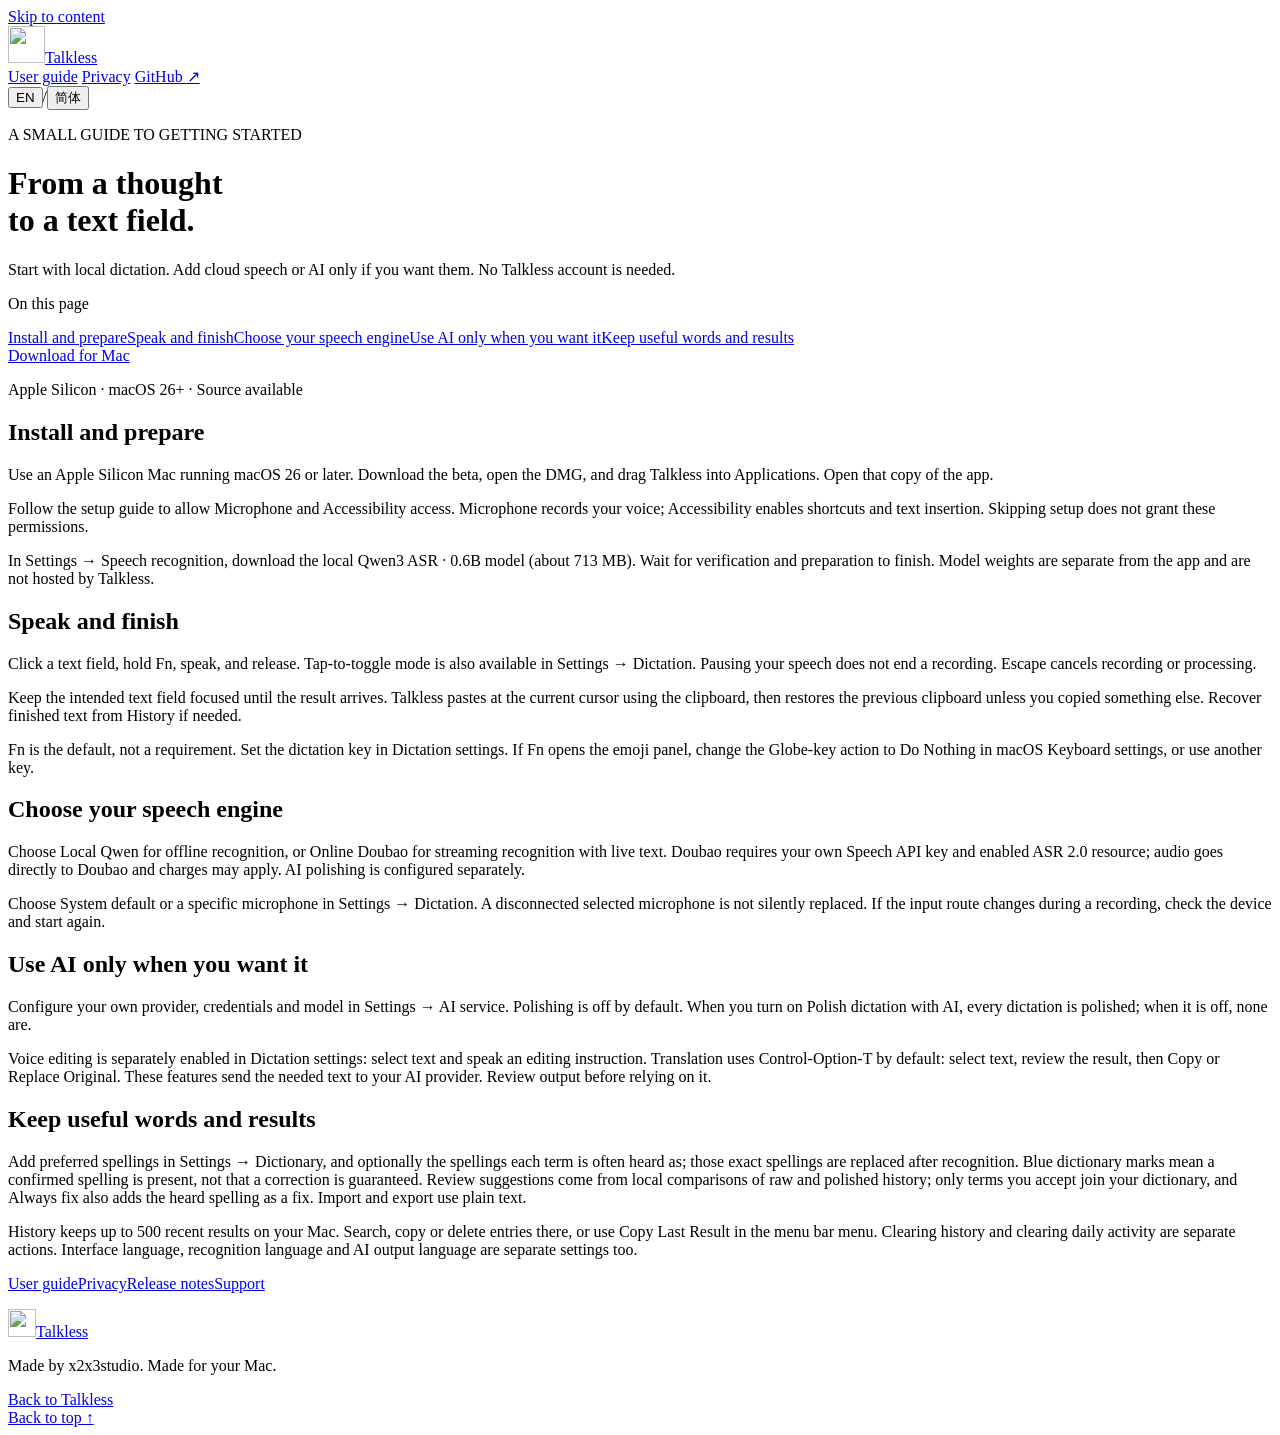
==== website/public/guide.html @ 6ddf07b5 "Add Doubao streaming ASR and keep only local Qwen or online Doubao" ====
<!doctype html>
<html lang="en">
<head>
  <meta charset="utf-8">
  <meta name="viewport" content="width=device-width, initial-scale=1">
  <meta name="theme-color" content="#eef4f8">
  <meta name="description" content="Install Talkless, set up local speech recognition, and learn the dictation, polishing and translation controls.">
  <meta property="og:title" content="User guide — Talkless">
  <meta property="og:description" content="Install Talkless, set up local speech recognition, and learn the dictation, polishing and translation controls.">
  <meta property="og:type" content="website">
  <meta property="og:url" content="https://typeless.x2x3.com/guide">
  <meta name="color-scheme" content="light">
  <link rel="canonical" href="https://typeless.x2x3.com/guide">
  <link rel="icon" href="/assets/pip.svg" type="image/svg+xml">
  <link rel="stylesheet" href="/styles.css">
  <script src="/app.js" type="module"></script>
  <title>User guide — Talkless</title>
</head>
<body data-page="guide">
  <a class="skip-link" href="#main" data-i18n="skip">Skip to content</a>
  <header class="site-header wrap">
    <a class="brand" href="/" data-site-link aria-label="Talkless home"><img src="/assets/pip.svg" alt="" width="37" height="37"><span>Talkless</span></a>
    <nav class="main-nav" aria-label="Main navigation" data-i18n-aria="nav.label">
      <a href="/guide" data-site-link data-i18n="footer.guide">User guide</a>
      <a href="/privacy" data-site-link data-i18n="nav.privacy">Privacy</a>
      <a href="https://github.com/x2x3studio/talkless" class="source-link">GitHub <span aria-hidden="true">↗</span></a>
    </nav>
    <div class="language-switch" role="group" aria-label="Website language" data-i18n-aria="language.label"><button type="button" data-locale="en" aria-pressed="true" lang="en">EN</button><span aria-hidden="true">/</span><button type="button" data-locale="zh-Hans" aria-pressed="false" lang="zh-Hans" aria-label="Simplified Chinese">&#x7B80;&#x4F53;</button></div>
  </header>
  <main id="main" class="doc-main wrap">
    <div class="doc-heading"><p class="eyebrow" data-i18n="guide.eyebrow">A SMALL GUIDE TO GETTING STARTED</p><h1  data-i18n="guide.title">From a thought<br>to a text field.</h1><p class="doc-intro" data-i18n="guide.intro">Start with local dictation. Add cloud speech or AI only if you want them. No Talkless account is needed.</p></div>
    <div class="doc-layout"><aside class="doc-index"><nav aria-label="On this page" data-i18n-aria="docs.onPage"><p class="eyebrow" data-i18n="docs.onPage">On this page</p><a href="#install" data-i18n="guide.install.title">Install and prepare</a><a href="#shortcuts" data-i18n="guide.shortcuts.title">Speak and finish</a><a href="#speech" data-i18n="guide.speech.title">Choose your speech engine</a><a href="#ai" data-i18n="guide.ai.title">Use AI only when you want it</a><a href="#dictionary" data-i18n="guide.dictionary.title">Keep useful words and results</a></nav><a class="button button-primary download-link" href="/download" data-i18n="download.label">Download for Mac</a><p class="doc-requirements" data-i18n="download.requirements">Apple Silicon · macOS 26+ · Source available</p></aside><article class="doc-sheet"><section id="install" class="doc-section"><h2  data-i18n="guide.install.title">Install and prepare</h2><p  data-i18n="guide.install.first">Use an Apple Silicon Mac running macOS 26 or later. Download the beta, open the DMG, and drag Talkless into Applications. Open that copy of the app.</p><p  data-i18n="guide.install.permissions">Follow the setup guide to allow Microphone and Accessibility access. Microphone records your voice; Accessibility enables shortcuts and text insertion. Skipping setup does not grant these permissions.</p><p  data-i18n="guide.install.model">In Settings → Speech recognition, download the local Qwen3 ASR · 0.6B model (about 713 MB). Wait for verification and preparation to finish. Model weights are separate from the app and are not hosted by Talkless.</p></section><section id="shortcuts" class="doc-section"><h2  data-i18n="guide.shortcuts.title">Speak and finish</h2><p  data-i18n="guide.shortcuts.body">Click a text field, hold Fn, speak, and release. Tap-to-toggle mode is also available in Settings → Dictation. Pausing your speech does not end a recording. Escape cancels recording or processing.</p><p  data-i18n="guide.shortcuts.focus">Keep the intended text field focused until the result arrives. Talkless pastes at the current cursor using the clipboard, then restores the previous clipboard unless you copied something else. Recover finished text from History if needed.</p><p  data-i18n="guide.shortcuts.keys">Fn is the default, not a requirement. Set the dictation key in Dictation settings. If Fn opens the emoji panel, change the Globe-key action to Do Nothing in macOS Keyboard settings, or use another key.</p></section><section id="speech" class="doc-section"><h2  data-i18n="guide.speech.title">Choose your speech engine</h2><p  data-i18n="guide.speech.body">Choose Local Qwen for offline recognition, or Online Doubao for streaming recognition with live text. Doubao requires your own Speech API key and enabled ASR 2.0 resource; audio goes directly to Doubao and charges may apply. AI polishing is configured separately.</p><p  data-i18n="guide.speech.mic">Choose System default or a specific microphone in Settings → Dictation. A disconnected selected microphone is not silently replaced. If the input route changes during a recording, check the device and start again.</p></section><section id="ai" class="doc-section"><h2  data-i18n="guide.ai.title">Use AI only when you want it</h2><p  data-i18n="guide.ai.body">Configure your own provider, credentials and model in Settings → AI service. Polishing is off by default. When you turn on Polish dictation with AI, every dictation is polished; when it is off, none are.</p><p  data-i18n="guide.ai.more">Voice editing is separately enabled in Dictation settings: select text and speak an editing instruction. Translation uses Control-Option-T by default: select text, review the result, then Copy or Replace Original. These features send the needed text to your AI provider. Review output before relying on it.</p></section><section id="dictionary" class="doc-section"><h2  data-i18n="guide.dictionary.title">Keep useful words and results</h2><p  data-i18n="guide.dictionary.body">Add preferred spellings in Settings → Dictionary, and optionally the spellings each term is often heard as; those exact spellings are replaced after recognition. Blue dictionary marks mean a confirmed spelling is present, not that a correction is guaranteed. Review suggestions come from local comparisons of raw and polished history; only terms you accept join your dictionary, and Always fix also adds the heard spelling as a fix. Import and export use plain text.</p><p  data-i18n="guide.dictionary.history">History keeps up to 500 recent results on your Mac. Search, copy or delete entries there, or use Copy Last Result in the menu bar menu. Clearing history and clearing daily activity are separate actions. Interface language, recognition language and AI output language are separate settings too.</p></section></article></div>
    <nav class="doc-next" aria-label="Keep going" data-i18n-aria="docs.more"><a href="/guide" data-site-link data-i18n="footer.guide" aria-current="page">User guide</a><a href="/privacy" data-site-link data-i18n="nav.privacy">Privacy</a><a href="/updates" data-site-link data-i18n="closing.release">Release notes</a><a href="/support" data-site-link data-i18n="nav.support">Support</a></nav>
    <p id="locale-announcement" class="sr-only" role="status" aria-live="polite"></p>
  </main>
  <footer class="site-footer wrap"><div><a class="brand" href="/" data-site-link><img src="/assets/pip.svg" alt="" width="28" height="28"><span>Talkless</span></a><p data-i18n="footer.note">Made by x2x3studio. Made for your Mac.</p></div><nav aria-label="Footer navigation" data-i18n-aria="footer.nav"><a href="/" data-site-link data-i18n="nav.home">Back to Talkless</a></nav><a class="back-top" href="#" data-i18n="footer.top">Back to top ↑</a></footer>
</body>
</html>
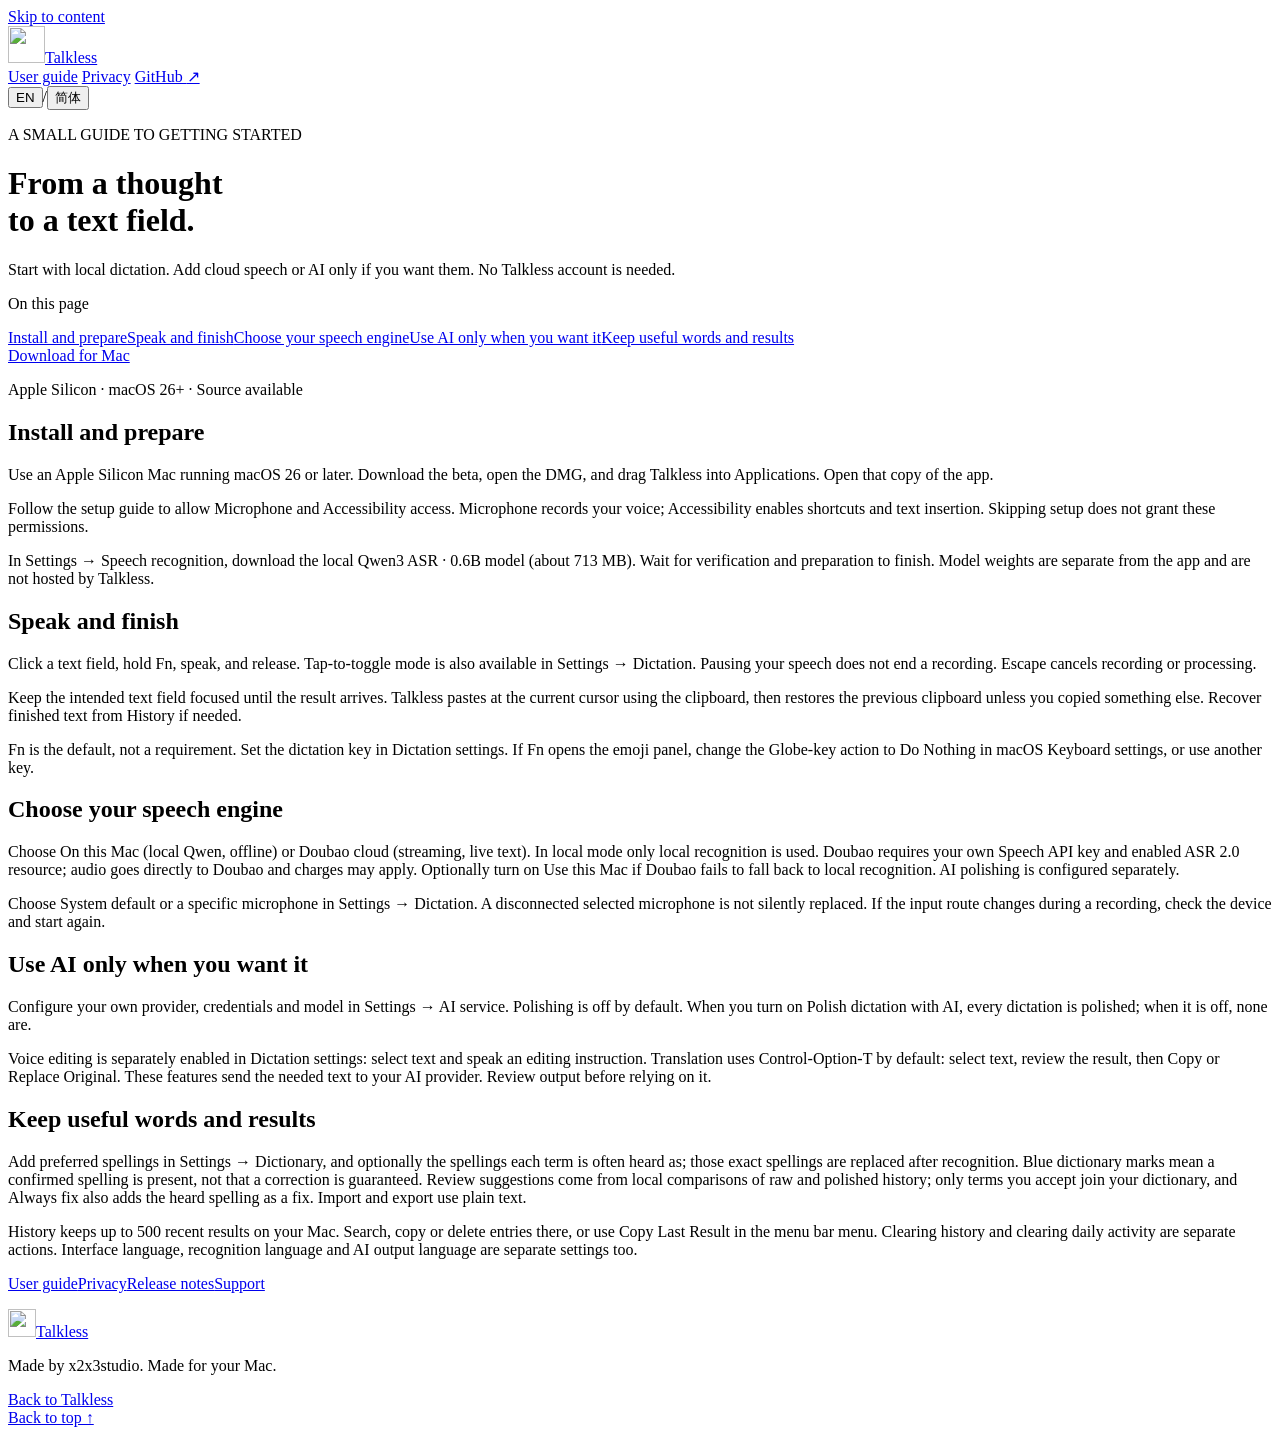
==== commit 2bc74407: "Treat local fallback as a safety net for Doubao, and align settings copy and docs with the two recog" ====
--- a/website/public/guide.html
+++ b/website/public/guide.html
@@ -29,7 +29,7 @@
   </header>
   <main id="main" class="doc-main wrap">
     <div class="doc-heading"><p class="eyebrow" data-i18n="guide.eyebrow">A SMALL GUIDE TO GETTING STARTED</p><h1  data-i18n="guide.title">From a thought<br>to a text field.</h1><p class="doc-intro" data-i18n="guide.intro">Start with local dictation. Add cloud speech or AI only if you want them. No Talkless account is needed.</p></div>
-    <div class="doc-layout"><aside class="doc-index"><nav aria-label="On this page" data-i18n-aria="docs.onPage"><p class="eyebrow" data-i18n="docs.onPage">On this page</p><a href="#install" data-i18n="guide.install.title">Install and prepare</a><a href="#shortcuts" data-i18n="guide.shortcuts.title">Speak and finish</a><a href="#speech" data-i18n="guide.speech.title">Choose your speech engine</a><a href="#ai" data-i18n="guide.ai.title">Use AI only when you want it</a><a href="#dictionary" data-i18n="guide.dictionary.title">Keep useful words and results</a></nav><a class="button button-primary download-link" href="/download" data-i18n="download.label">Download for Mac</a><p class="doc-requirements" data-i18n="download.requirements">Apple Silicon · macOS 26+ · Source available</p></aside><article class="doc-sheet"><section id="install" class="doc-section"><h2  data-i18n="guide.install.title">Install and prepare</h2><p  data-i18n="guide.install.first">Use an Apple Silicon Mac running macOS 26 or later. Download the beta, open the DMG, and drag Talkless into Applications. Open that copy of the app.</p><p  data-i18n="guide.install.permissions">Follow the setup guide to allow Microphone and Accessibility access. Microphone records your voice; Accessibility enables shortcuts and text insertion. Skipping setup does not grant these permissions.</p><p  data-i18n="guide.install.model">In Settings → Speech recognition, download the local Qwen3 ASR · 0.6B model (about 713 MB). Wait for verification and preparation to finish. Model weights are separate from the app and are not hosted by Talkless.</p></section><section id="shortcuts" class="doc-section"><h2  data-i18n="guide.shortcuts.title">Speak and finish</h2><p  data-i18n="guide.shortcuts.body">Click a text field, hold Fn, speak, and release. Tap-to-toggle mode is also available in Settings → Dictation. Pausing your speech does not end a recording. Escape cancels recording or processing.</p><p  data-i18n="guide.shortcuts.focus">Keep the intended text field focused until the result arrives. Talkless pastes at the current cursor using the clipboard, then restores the previous clipboard unless you copied something else. Recover finished text from History if needed.</p><p  data-i18n="guide.shortcuts.keys">Fn is the default, not a requirement. Set the dictation key in Dictation settings. If Fn opens the emoji panel, change the Globe-key action to Do Nothing in macOS Keyboard settings, or use another key.</p></section><section id="speech" class="doc-section"><h2  data-i18n="guide.speech.title">Choose your speech engine</h2><p  data-i18n="guide.speech.body">Choose Local Qwen for offline recognition, or Online Doubao for streaming recognition with live text. Doubao requires your own Speech API key and enabled ASR 2.0 resource; audio goes directly to Doubao and charges may apply. AI polishing is configured separately.</p><p  data-i18n="guide.speech.mic">Choose System default or a specific microphone in Settings → Dictation. A disconnected selected microphone is not silently replaced. If the input route changes during a recording, check the device and start again.</p></section><section id="ai" class="doc-section"><h2  data-i18n="guide.ai.title">Use AI only when you want it</h2><p  data-i18n="guide.ai.body">Configure your own provider, credentials and model in Settings → AI service. Polishing is off by default. When you turn on Polish dictation with AI, every dictation is polished; when it is off, none are.</p><p  data-i18n="guide.ai.more">Voice editing is separately enabled in Dictation settings: select text and speak an editing instruction. Translation uses Control-Option-T by default: select text, review the result, then Copy or Replace Original. These features send the needed text to your AI provider. Review output before relying on it.</p></section><section id="dictionary" class="doc-section"><h2  data-i18n="guide.dictionary.title">Keep useful words and results</h2><p  data-i18n="guide.dictionary.body">Add preferred spellings in Settings → Dictionary, and optionally the spellings each term is often heard as; those exact spellings are replaced after recognition. Blue dictionary marks mean a confirmed spelling is present, not that a correction is guaranteed. Review suggestions come from local comparisons of raw and polished history; only terms you accept join your dictionary, and Always fix also adds the heard spelling as a fix. Import and export use plain text.</p><p  data-i18n="guide.dictionary.history">History keeps up to 500 recent results on your Mac. Search, copy or delete entries there, or use Copy Last Result in the menu bar menu. Clearing history and clearing daily activity are separate actions. Interface language, recognition language and AI output language are separate settings too.</p></section></article></div>
+    <div class="doc-layout"><aside class="doc-index"><nav aria-label="On this page" data-i18n-aria="docs.onPage"><p class="eyebrow" data-i18n="docs.onPage">On this page</p><a href="#install" data-i18n="guide.install.title">Install and prepare</a><a href="#shortcuts" data-i18n="guide.shortcuts.title">Speak and finish</a><a href="#speech" data-i18n="guide.speech.title">Choose your speech engine</a><a href="#ai" data-i18n="guide.ai.title">Use AI only when you want it</a><a href="#dictionary" data-i18n="guide.dictionary.title">Keep useful words and results</a></nav><a class="button button-primary download-link" href="/download" data-i18n="download.label">Download for Mac</a><p class="doc-requirements" data-i18n="download.requirements">Apple Silicon · macOS 26+ · Source available</p></aside><article class="doc-sheet"><section id="install" class="doc-section"><h2  data-i18n="guide.install.title">Install and prepare</h2><p  data-i18n="guide.install.first">Use an Apple Silicon Mac running macOS 26 or later. Download the beta, open the DMG, and drag Talkless into Applications. Open that copy of the app.</p><p  data-i18n="guide.install.permissions">Follow the setup guide to allow Microphone and Accessibility access. Microphone records your voice; Accessibility enables shortcuts and text insertion. Skipping setup does not grant these permissions.</p><p  data-i18n="guide.install.model">In Settings → Speech recognition, download the local Qwen3 ASR · 0.6B model (about 713 MB). Wait for verification and preparation to finish. Model weights are separate from the app and are not hosted by Talkless.</p></section><section id="shortcuts" class="doc-section"><h2  data-i18n="guide.shortcuts.title">Speak and finish</h2><p  data-i18n="guide.shortcuts.body">Click a text field, hold Fn, speak, and release. Tap-to-toggle mode is also available in Settings → Dictation. Pausing your speech does not end a recording. Escape cancels recording or processing.</p><p  data-i18n="guide.shortcuts.focus">Keep the intended text field focused until the result arrives. Talkless pastes at the current cursor using the clipboard, then restores the previous clipboard unless you copied something else. Recover finished text from History if needed.</p><p  data-i18n="guide.shortcuts.keys">Fn is the default, not a requirement. Set the dictation key in Dictation settings. If Fn opens the emoji panel, change the Globe-key action to Do Nothing in macOS Keyboard settings, or use another key.</p></section><section id="speech" class="doc-section"><h2  data-i18n="guide.speech.title">Choose your speech engine</h2><p  data-i18n="guide.speech.body">Choose On this Mac (local Qwen, offline) or Doubao cloud (streaming, live text). In local mode only local recognition is used. Doubao requires your own Speech API key and enabled ASR 2.0 resource; audio goes directly to Doubao and charges may apply. Optionally turn on Use this Mac if Doubao fails to fall back to local recognition. AI polishing is configured separately.</p><p  data-i18n="guide.speech.mic">Choose System default or a specific microphone in Settings → Dictation. A disconnected selected microphone is not silently replaced. If the input route changes during a recording, check the device and start again.</p></section><section id="ai" class="doc-section"><h2  data-i18n="guide.ai.title">Use AI only when you want it</h2><p  data-i18n="guide.ai.body">Configure your own provider, credentials and model in Settings → AI service. Polishing is off by default. When you turn on Polish dictation with AI, every dictation is polished; when it is off, none are.</p><p  data-i18n="guide.ai.more">Voice editing is separately enabled in Dictation settings: select text and speak an editing instruction. Translation uses Control-Option-T by default: select text, review the result, then Copy or Replace Original. These features send the needed text to your AI provider. Review output before relying on it.</p></section><section id="dictionary" class="doc-section"><h2  data-i18n="guide.dictionary.title">Keep useful words and results</h2><p  data-i18n="guide.dictionary.body">Add preferred spellings in Settings → Dictionary, and optionally the spellings each term is often heard as; those exact spellings are replaced after recognition. Blue dictionary marks mean a confirmed spelling is present, not that a correction is guaranteed. Review suggestions come from local comparisons of raw and polished history; only terms you accept join your dictionary, and Always fix also adds the heard spelling as a fix. Import and export use plain text.</p><p  data-i18n="guide.dictionary.history">History keeps up to 500 recent results on your Mac. Search, copy or delete entries there, or use Copy Last Result in the menu bar menu. Clearing history and clearing daily activity are separate actions. Interface language, recognition language and AI output language are separate settings too.</p></section></article></div>
     <nav class="doc-next" aria-label="Keep going" data-i18n-aria="docs.more"><a href="/guide" data-site-link data-i18n="footer.guide" aria-current="page">User guide</a><a href="/privacy" data-site-link data-i18n="nav.privacy">Privacy</a><a href="/updates" data-site-link data-i18n="closing.release">Release notes</a><a href="/support" data-site-link data-i18n="nav.support">Support</a></nav>
     <p id="locale-announcement" class="sr-only" role="status" aria-live="polite"></p>
   </main>
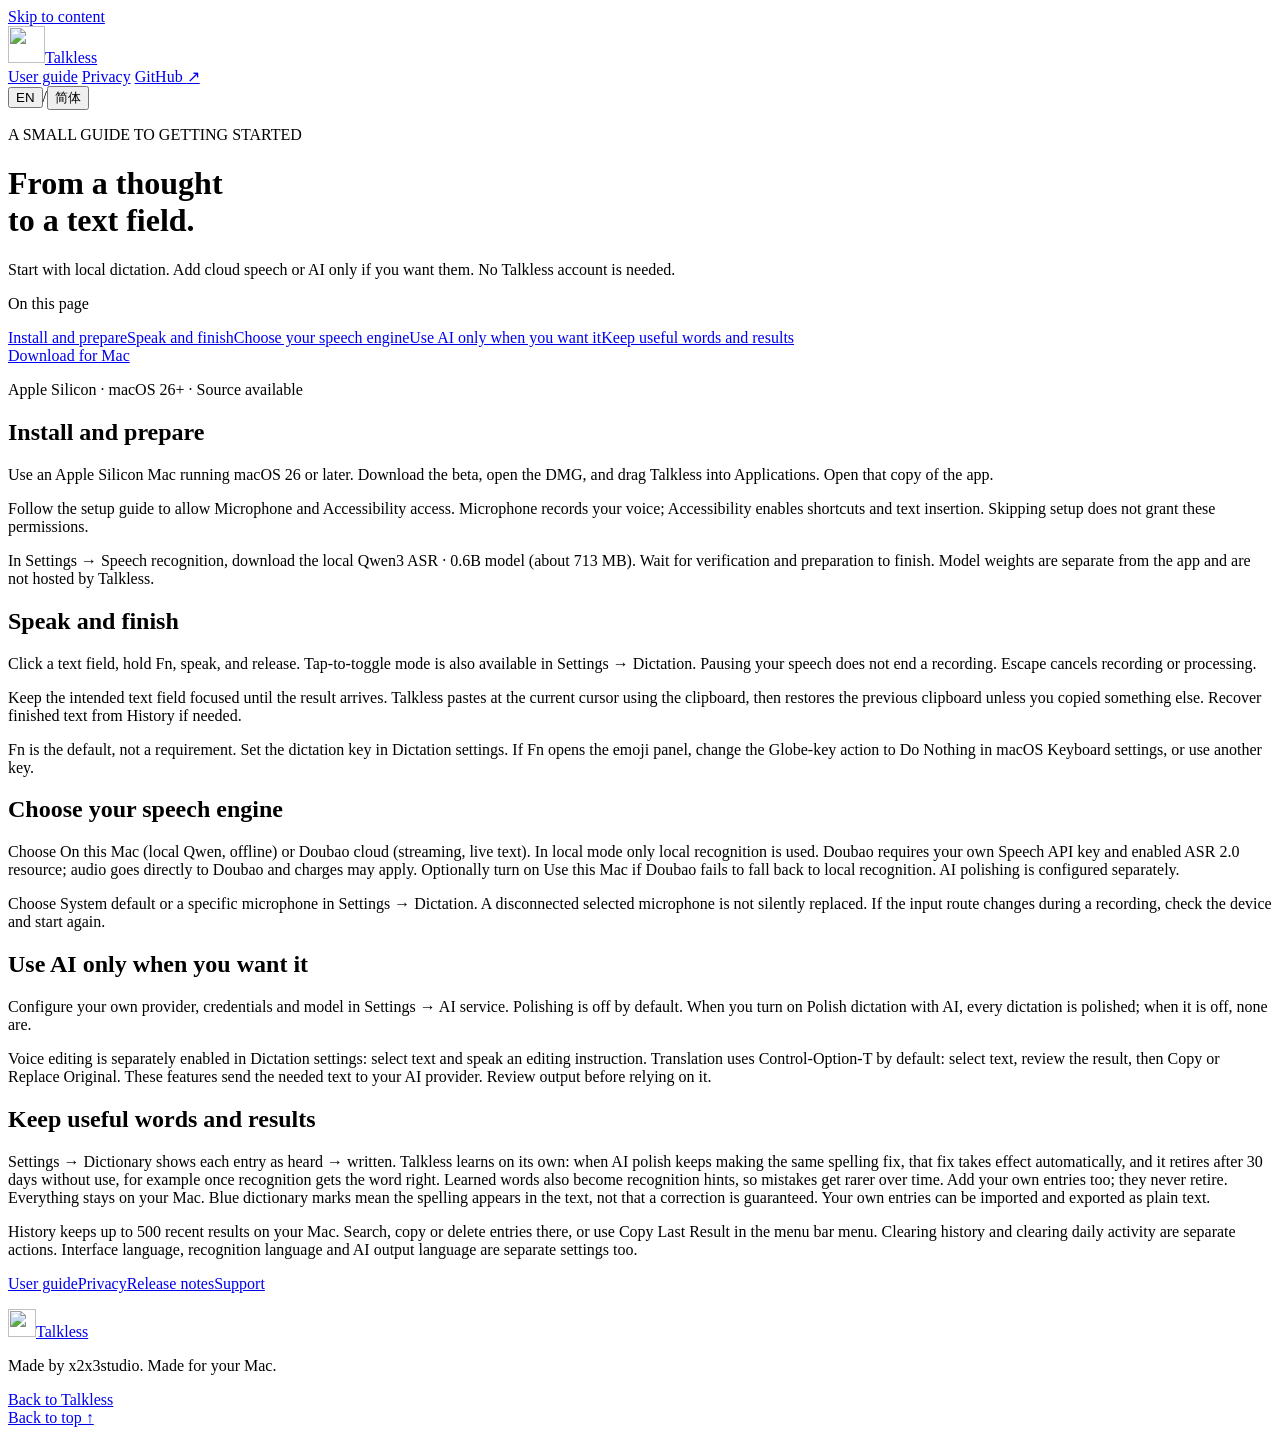
==== commit f8035498: "Make the dictionary learn recurring polish fixes on its own, retire unused ones, and show every entr" ====
--- a/website/public/guide.html
+++ b/website/public/guide.html
@@ -29,7 +29,7 @@
   </header>
   <main id="main" class="doc-main wrap">
     <div class="doc-heading"><p class="eyebrow" data-i18n="guide.eyebrow">A SMALL GUIDE TO GETTING STARTED</p><h1  data-i18n="guide.title">From a thought<br>to a text field.</h1><p class="doc-intro" data-i18n="guide.intro">Start with local dictation. Add cloud speech or AI only if you want them. No Talkless account is needed.</p></div>
-    <div class="doc-layout"><aside class="doc-index"><nav aria-label="On this page" data-i18n-aria="docs.onPage"><p class="eyebrow" data-i18n="docs.onPage">On this page</p><a href="#install" data-i18n="guide.install.title">Install and prepare</a><a href="#shortcuts" data-i18n="guide.shortcuts.title">Speak and finish</a><a href="#speech" data-i18n="guide.speech.title">Choose your speech engine</a><a href="#ai" data-i18n="guide.ai.title">Use AI only when you want it</a><a href="#dictionary" data-i18n="guide.dictionary.title">Keep useful words and results</a></nav><a class="button button-primary download-link" href="/download" data-i18n="download.label">Download for Mac</a><p class="doc-requirements" data-i18n="download.requirements">Apple Silicon · macOS 26+ · Source available</p></aside><article class="doc-sheet"><section id="install" class="doc-section"><h2  data-i18n="guide.install.title">Install and prepare</h2><p  data-i18n="guide.install.first">Use an Apple Silicon Mac running macOS 26 or later. Download the beta, open the DMG, and drag Talkless into Applications. Open that copy of the app.</p><p  data-i18n="guide.install.permissions">Follow the setup guide to allow Microphone and Accessibility access. Microphone records your voice; Accessibility enables shortcuts and text insertion. Skipping setup does not grant these permissions.</p><p  data-i18n="guide.install.model">In Settings → Speech recognition, download the local Qwen3 ASR · 0.6B model (about 713 MB). Wait for verification and preparation to finish. Model weights are separate from the app and are not hosted by Talkless.</p></section><section id="shortcuts" class="doc-section"><h2  data-i18n="guide.shortcuts.title">Speak and finish</h2><p  data-i18n="guide.shortcuts.body">Click a text field, hold Fn, speak, and release. Tap-to-toggle mode is also available in Settings → Dictation. Pausing your speech does not end a recording. Escape cancels recording or processing.</p><p  data-i18n="guide.shortcuts.focus">Keep the intended text field focused until the result arrives. Talkless pastes at the current cursor using the clipboard, then restores the previous clipboard unless you copied something else. Recover finished text from History if needed.</p><p  data-i18n="guide.shortcuts.keys">Fn is the default, not a requirement. Set the dictation key in Dictation settings. If Fn opens the emoji panel, change the Globe-key action to Do Nothing in macOS Keyboard settings, or use another key.</p></section><section id="speech" class="doc-section"><h2  data-i18n="guide.speech.title">Choose your speech engine</h2><p  data-i18n="guide.speech.body">Choose On this Mac (local Qwen, offline) or Doubao cloud (streaming, live text). In local mode only local recognition is used. Doubao requires your own Speech API key and enabled ASR 2.0 resource; audio goes directly to Doubao and charges may apply. Optionally turn on Use this Mac if Doubao fails to fall back to local recognition. AI polishing is configured separately.</p><p  data-i18n="guide.speech.mic">Choose System default or a specific microphone in Settings → Dictation. A disconnected selected microphone is not silently replaced. If the input route changes during a recording, check the device and start again.</p></section><section id="ai" class="doc-section"><h2  data-i18n="guide.ai.title">Use AI only when you want it</h2><p  data-i18n="guide.ai.body">Configure your own provider, credentials and model in Settings → AI service. Polishing is off by default. When you turn on Polish dictation with AI, every dictation is polished; when it is off, none are.</p><p  data-i18n="guide.ai.more">Voice editing is separately enabled in Dictation settings: select text and speak an editing instruction. Translation uses Control-Option-T by default: select text, review the result, then Copy or Replace Original. These features send the needed text to your AI provider. Review output before relying on it.</p></section><section id="dictionary" class="doc-section"><h2  data-i18n="guide.dictionary.title">Keep useful words and results</h2><p  data-i18n="guide.dictionary.body">Add preferred spellings in Settings → Dictionary, and optionally the spellings each term is often heard as; those exact spellings are replaced after recognition. Blue dictionary marks mean a confirmed spelling is present, not that a correction is guaranteed. Review suggestions come from local comparisons of raw and polished history; only terms you accept join your dictionary, and Always fix also adds the heard spelling as a fix. Import and export use plain text.</p><p  data-i18n="guide.dictionary.history">History keeps up to 500 recent results on your Mac. Search, copy or delete entries there, or use Copy Last Result in the menu bar menu. Clearing history and clearing daily activity are separate actions. Interface language, recognition language and AI output language are separate settings too.</p></section></article></div>
+    <div class="doc-layout"><aside class="doc-index"><nav aria-label="On this page" data-i18n-aria="docs.onPage"><p class="eyebrow" data-i18n="docs.onPage">On this page</p><a href="#install" data-i18n="guide.install.title">Install and prepare</a><a href="#shortcuts" data-i18n="guide.shortcuts.title">Speak and finish</a><a href="#speech" data-i18n="guide.speech.title">Choose your speech engine</a><a href="#ai" data-i18n="guide.ai.title">Use AI only when you want it</a><a href="#dictionary" data-i18n="guide.dictionary.title">Keep useful words and results</a></nav><a class="button button-primary download-link" href="/download" data-i18n="download.label">Download for Mac</a><p class="doc-requirements" data-i18n="download.requirements">Apple Silicon · macOS 26+ · Source available</p></aside><article class="doc-sheet"><section id="install" class="doc-section"><h2  data-i18n="guide.install.title">Install and prepare</h2><p  data-i18n="guide.install.first">Use an Apple Silicon Mac running macOS 26 or later. Download the beta, open the DMG, and drag Talkless into Applications. Open that copy of the app.</p><p  data-i18n="guide.install.permissions">Follow the setup guide to allow Microphone and Accessibility access. Microphone records your voice; Accessibility enables shortcuts and text insertion. Skipping setup does not grant these permissions.</p><p  data-i18n="guide.install.model">In Settings → Speech recognition, download the local Qwen3 ASR · 0.6B model (about 713 MB). Wait for verification and preparation to finish. Model weights are separate from the app and are not hosted by Talkless.</p></section><section id="shortcuts" class="doc-section"><h2  data-i18n="guide.shortcuts.title">Speak and finish</h2><p  data-i18n="guide.shortcuts.body">Click a text field, hold Fn, speak, and release. Tap-to-toggle mode is also available in Settings → Dictation. Pausing your speech does not end a recording. Escape cancels recording or processing.</p><p  data-i18n="guide.shortcuts.focus">Keep the intended text field focused until the result arrives. Talkless pastes at the current cursor using the clipboard, then restores the previous clipboard unless you copied something else. Recover finished text from History if needed.</p><p  data-i18n="guide.shortcuts.keys">Fn is the default, not a requirement. Set the dictation key in Dictation settings. If Fn opens the emoji panel, change the Globe-key action to Do Nothing in macOS Keyboard settings, or use another key.</p></section><section id="speech" class="doc-section"><h2  data-i18n="guide.speech.title">Choose your speech engine</h2><p  data-i18n="guide.speech.body">Choose On this Mac (local Qwen, offline) or Doubao cloud (streaming, live text). In local mode only local recognition is used. Doubao requires your own Speech API key and enabled ASR 2.0 resource; audio goes directly to Doubao and charges may apply. Optionally turn on Use this Mac if Doubao fails to fall back to local recognition. AI polishing is configured separately.</p><p  data-i18n="guide.speech.mic">Choose System default or a specific microphone in Settings → Dictation. A disconnected selected microphone is not silently replaced. If the input route changes during a recording, check the device and start again.</p></section><section id="ai" class="doc-section"><h2  data-i18n="guide.ai.title">Use AI only when you want it</h2><p  data-i18n="guide.ai.body">Configure your own provider, credentials and model in Settings → AI service. Polishing is off by default. When you turn on Polish dictation with AI, every dictation is polished; when it is off, none are.</p><p  data-i18n="guide.ai.more">Voice editing is separately enabled in Dictation settings: select text and speak an editing instruction. Translation uses Control-Option-T by default: select text, review the result, then Copy or Replace Original. These features send the needed text to your AI provider. Review output before relying on it.</p></section><section id="dictionary" class="doc-section"><h2  data-i18n="guide.dictionary.title">Keep useful words and results</h2><p  data-i18n="guide.dictionary.body">Settings → Dictionary shows each entry as heard → written. Talkless learns on its own: when AI polish keeps making the same spelling fix, that fix takes effect automatically, and it retires after 30 days without use, for example once recognition gets the word right. Learned words also become recognition hints, so mistakes get rarer over time. Add your own entries too; they never retire. Everything stays on your Mac. Blue dictionary marks mean the spelling appears in the text, not that a correction is guaranteed. Your own entries can be imported and exported as plain text.</p><p  data-i18n="guide.dictionary.history">History keeps up to 500 recent results on your Mac. Search, copy or delete entries there, or use Copy Last Result in the menu bar menu. Clearing history and clearing daily activity are separate actions. Interface language, recognition language and AI output language are separate settings too.</p></section></article></div>
     <nav class="doc-next" aria-label="Keep going" data-i18n-aria="docs.more"><a href="/guide" data-site-link data-i18n="footer.guide" aria-current="page">User guide</a><a href="/privacy" data-site-link data-i18n="nav.privacy">Privacy</a><a href="/updates" data-site-link data-i18n="closing.release">Release notes</a><a href="/support" data-site-link data-i18n="nav.support">Support</a></nav>
     <p id="locale-announcement" class="sr-only" role="status" aria-live="polite"></p>
   </main>
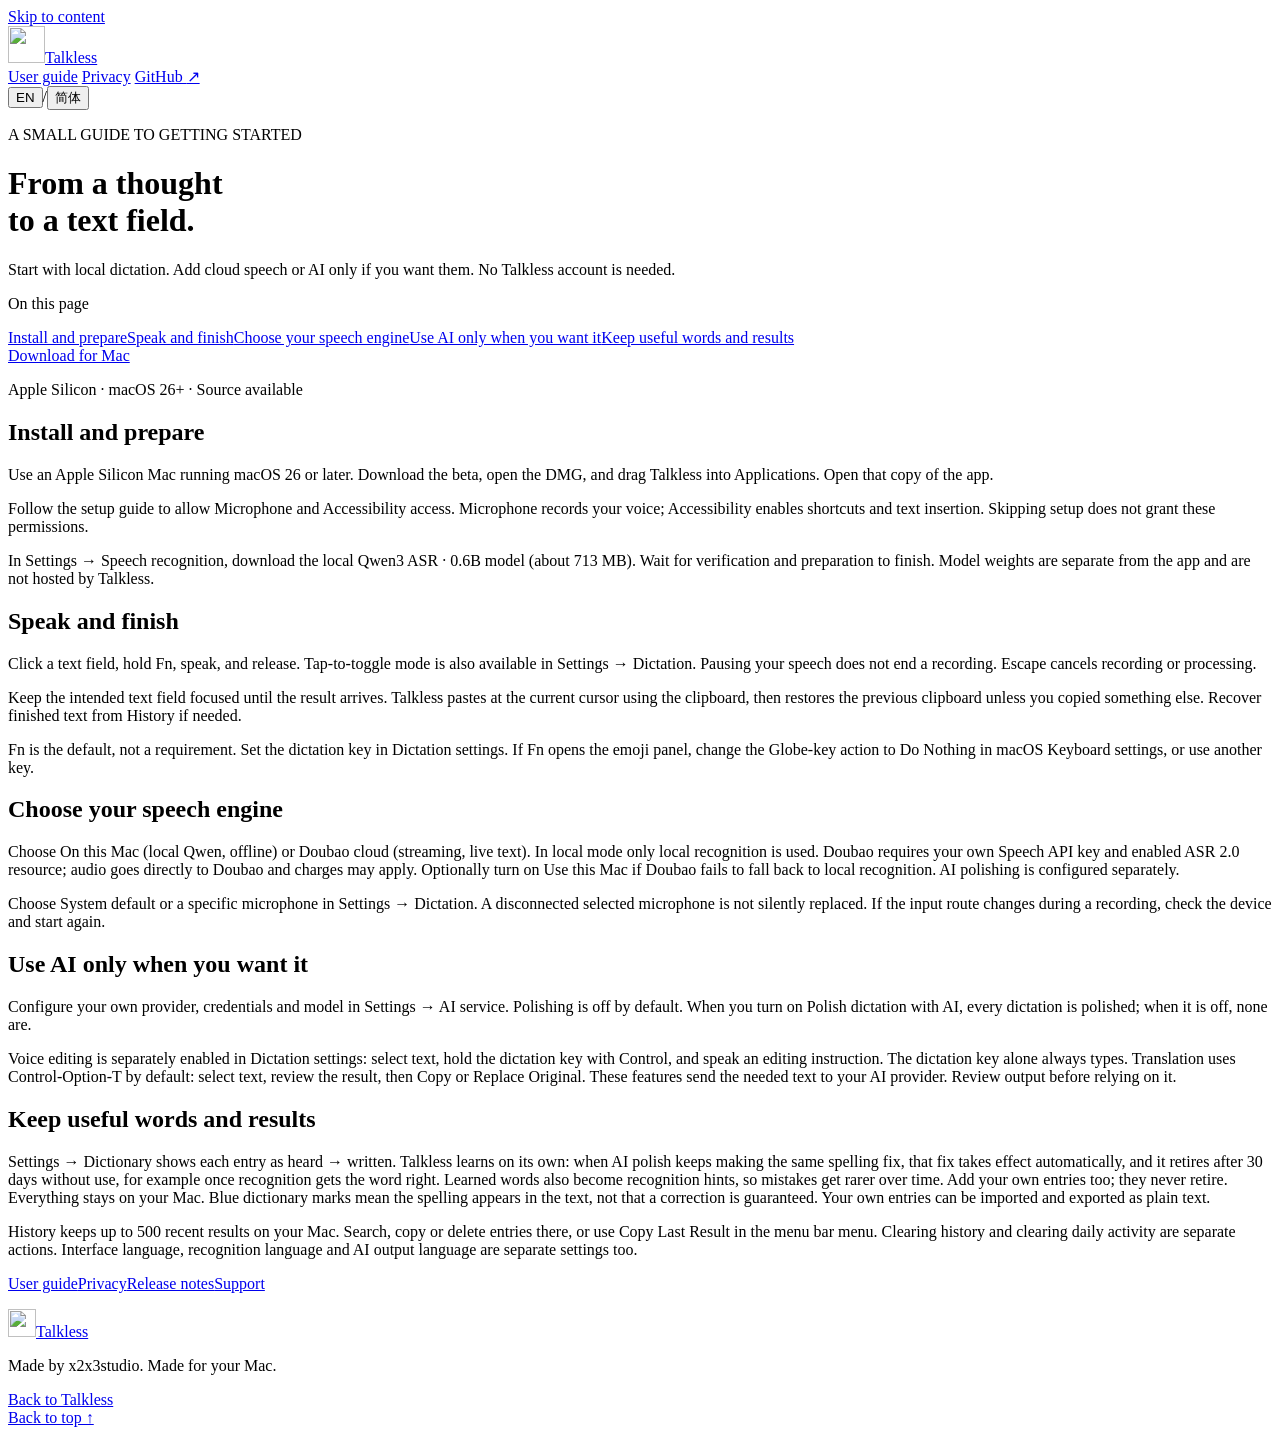
==== commit 3797b8e4: "Make voice editing an explicit dictation-key-plus-Control gesture and harden paste and selection rea" ====
--- a/website/public/guide.html
+++ b/website/public/guide.html
@@ -29,7 +29,7 @@
   </header>
   <main id="main" class="doc-main wrap">
     <div class="doc-heading"><p class="eyebrow" data-i18n="guide.eyebrow">A SMALL GUIDE TO GETTING STARTED</p><h1  data-i18n="guide.title">From a thought<br>to a text field.</h1><p class="doc-intro" data-i18n="guide.intro">Start with local dictation. Add cloud speech or AI only if you want them. No Talkless account is needed.</p></div>
-    <div class="doc-layout"><aside class="doc-index"><nav aria-label="On this page" data-i18n-aria="docs.onPage"><p class="eyebrow" data-i18n="docs.onPage">On this page</p><a href="#install" data-i18n="guide.install.title">Install and prepare</a><a href="#shortcuts" data-i18n="guide.shortcuts.title">Speak and finish</a><a href="#speech" data-i18n="guide.speech.title">Choose your speech engine</a><a href="#ai" data-i18n="guide.ai.title">Use AI only when you want it</a><a href="#dictionary" data-i18n="guide.dictionary.title">Keep useful words and results</a></nav><a class="button button-primary download-link" href="/download" data-i18n="download.label">Download for Mac</a><p class="doc-requirements" data-i18n="download.requirements">Apple Silicon · macOS 26+ · Source available</p></aside><article class="doc-sheet"><section id="install" class="doc-section"><h2  data-i18n="guide.install.title">Install and prepare</h2><p  data-i18n="guide.install.first">Use an Apple Silicon Mac running macOS 26 or later. Download the beta, open the DMG, and drag Talkless into Applications. Open that copy of the app.</p><p  data-i18n="guide.install.permissions">Follow the setup guide to allow Microphone and Accessibility access. Microphone records your voice; Accessibility enables shortcuts and text insertion. Skipping setup does not grant these permissions.</p><p  data-i18n="guide.install.model">In Settings → Speech recognition, download the local Qwen3 ASR · 0.6B model (about 713 MB). Wait for verification and preparation to finish. Model weights are separate from the app and are not hosted by Talkless.</p></section><section id="shortcuts" class="doc-section"><h2  data-i18n="guide.shortcuts.title">Speak and finish</h2><p  data-i18n="guide.shortcuts.body">Click a text field, hold Fn, speak, and release. Tap-to-toggle mode is also available in Settings → Dictation. Pausing your speech does not end a recording. Escape cancels recording or processing.</p><p  data-i18n="guide.shortcuts.focus">Keep the intended text field focused until the result arrives. Talkless pastes at the current cursor using the clipboard, then restores the previous clipboard unless you copied something else. Recover finished text from History if needed.</p><p  data-i18n="guide.shortcuts.keys">Fn is the default, not a requirement. Set the dictation key in Dictation settings. If Fn opens the emoji panel, change the Globe-key action to Do Nothing in macOS Keyboard settings, or use another key.</p></section><section id="speech" class="doc-section"><h2  data-i18n="guide.speech.title">Choose your speech engine</h2><p  data-i18n="guide.speech.body">Choose On this Mac (local Qwen, offline) or Doubao cloud (streaming, live text). In local mode only local recognition is used. Doubao requires your own Speech API key and enabled ASR 2.0 resource; audio goes directly to Doubao and charges may apply. Optionally turn on Use this Mac if Doubao fails to fall back to local recognition. AI polishing is configured separately.</p><p  data-i18n="guide.speech.mic">Choose System default or a specific microphone in Settings → Dictation. A disconnected selected microphone is not silently replaced. If the input route changes during a recording, check the device and start again.</p></section><section id="ai" class="doc-section"><h2  data-i18n="guide.ai.title">Use AI only when you want it</h2><p  data-i18n="guide.ai.body">Configure your own provider, credentials and model in Settings → AI service. Polishing is off by default. When you turn on Polish dictation with AI, every dictation is polished; when it is off, none are.</p><p  data-i18n="guide.ai.more">Voice editing is separately enabled in Dictation settings: select text and speak an editing instruction. Translation uses Control-Option-T by default: select text, review the result, then Copy or Replace Original. These features send the needed text to your AI provider. Review output before relying on it.</p></section><section id="dictionary" class="doc-section"><h2  data-i18n="guide.dictionary.title">Keep useful words and results</h2><p  data-i18n="guide.dictionary.body">Settings → Dictionary shows each entry as heard → written. Talkless learns on its own: when AI polish keeps making the same spelling fix, that fix takes effect automatically, and it retires after 30 days without use, for example once recognition gets the word right. Learned words also become recognition hints, so mistakes get rarer over time. Add your own entries too; they never retire. Everything stays on your Mac. Blue dictionary marks mean the spelling appears in the text, not that a correction is guaranteed. Your own entries can be imported and exported as plain text.</p><p  data-i18n="guide.dictionary.history">History keeps up to 500 recent results on your Mac. Search, copy or delete entries there, or use Copy Last Result in the menu bar menu. Clearing history and clearing daily activity are separate actions. Interface language, recognition language and AI output language are separate settings too.</p></section></article></div>
+    <div class="doc-layout"><aside class="doc-index"><nav aria-label="On this page" data-i18n-aria="docs.onPage"><p class="eyebrow" data-i18n="docs.onPage">On this page</p><a href="#install" data-i18n="guide.install.title">Install and prepare</a><a href="#shortcuts" data-i18n="guide.shortcuts.title">Speak and finish</a><a href="#speech" data-i18n="guide.speech.title">Choose your speech engine</a><a href="#ai" data-i18n="guide.ai.title">Use AI only when you want it</a><a href="#dictionary" data-i18n="guide.dictionary.title">Keep useful words and results</a></nav><a class="button button-primary download-link" href="/download" data-i18n="download.label">Download for Mac</a><p class="doc-requirements" data-i18n="download.requirements">Apple Silicon · macOS 26+ · Source available</p></aside><article class="doc-sheet"><section id="install" class="doc-section"><h2  data-i18n="guide.install.title">Install and prepare</h2><p  data-i18n="guide.install.first">Use an Apple Silicon Mac running macOS 26 or later. Download the beta, open the DMG, and drag Talkless into Applications. Open that copy of the app.</p><p  data-i18n="guide.install.permissions">Follow the setup guide to allow Microphone and Accessibility access. Microphone records your voice; Accessibility enables shortcuts and text insertion. Skipping setup does not grant these permissions.</p><p  data-i18n="guide.install.model">In Settings → Speech recognition, download the local Qwen3 ASR · 0.6B model (about 713 MB). Wait for verification and preparation to finish. Model weights are separate from the app and are not hosted by Talkless.</p></section><section id="shortcuts" class="doc-section"><h2  data-i18n="guide.shortcuts.title">Speak and finish</h2><p  data-i18n="guide.shortcuts.body">Click a text field, hold Fn, speak, and release. Tap-to-toggle mode is also available in Settings → Dictation. Pausing your speech does not end a recording. Escape cancels recording or processing.</p><p  data-i18n="guide.shortcuts.focus">Keep the intended text field focused until the result arrives. Talkless pastes at the current cursor using the clipboard, then restores the previous clipboard unless you copied something else. Recover finished text from History if needed.</p><p  data-i18n="guide.shortcuts.keys">Fn is the default, not a requirement. Set the dictation key in Dictation settings. If Fn opens the emoji panel, change the Globe-key action to Do Nothing in macOS Keyboard settings, or use another key.</p></section><section id="speech" class="doc-section"><h2  data-i18n="guide.speech.title">Choose your speech engine</h2><p  data-i18n="guide.speech.body">Choose On this Mac (local Qwen, offline) or Doubao cloud (streaming, live text). In local mode only local recognition is used. Doubao requires your own Speech API key and enabled ASR 2.0 resource; audio goes directly to Doubao and charges may apply. Optionally turn on Use this Mac if Doubao fails to fall back to local recognition. AI polishing is configured separately.</p><p  data-i18n="guide.speech.mic">Choose System default or a specific microphone in Settings → Dictation. A disconnected selected microphone is not silently replaced. If the input route changes during a recording, check the device and start again.</p></section><section id="ai" class="doc-section"><h2  data-i18n="guide.ai.title">Use AI only when you want it</h2><p  data-i18n="guide.ai.body">Configure your own provider, credentials and model in Settings → AI service. Polishing is off by default. When you turn on Polish dictation with AI, every dictation is polished; when it is off, none are.</p><p  data-i18n="guide.ai.more">Voice editing is separately enabled in Dictation settings: select text, hold the dictation key with Control, and speak an editing instruction. The dictation key alone always types. Translation uses Control-Option-T by default: select text, review the result, then Copy or Replace Original. These features send the needed text to your AI provider. Review output before relying on it.</p></section><section id="dictionary" class="doc-section"><h2  data-i18n="guide.dictionary.title">Keep useful words and results</h2><p  data-i18n="guide.dictionary.body">Settings → Dictionary shows each entry as heard → written. Talkless learns on its own: when AI polish keeps making the same spelling fix, that fix takes effect automatically, and it retires after 30 days without use, for example once recognition gets the word right. Learned words also become recognition hints, so mistakes get rarer over time. Add your own entries too; they never retire. Everything stays on your Mac. Blue dictionary marks mean the spelling appears in the text, not that a correction is guaranteed. Your own entries can be imported and exported as plain text.</p><p  data-i18n="guide.dictionary.history">History keeps up to 500 recent results on your Mac. Search, copy or delete entries there, or use Copy Last Result in the menu bar menu. Clearing history and clearing daily activity are separate actions. Interface language, recognition language and AI output language are separate settings too.</p></section></article></div>
     <nav class="doc-next" aria-label="Keep going" data-i18n-aria="docs.more"><a href="/guide" data-site-link data-i18n="footer.guide" aria-current="page">User guide</a><a href="/privacy" data-site-link data-i18n="nav.privacy">Privacy</a><a href="/updates" data-site-link data-i18n="closing.release">Release notes</a><a href="/support" data-site-link data-i18n="nav.support">Support</a></nav>
     <p id="locale-announcement" class="sr-only" role="status" aria-live="polite"></p>
   </main>
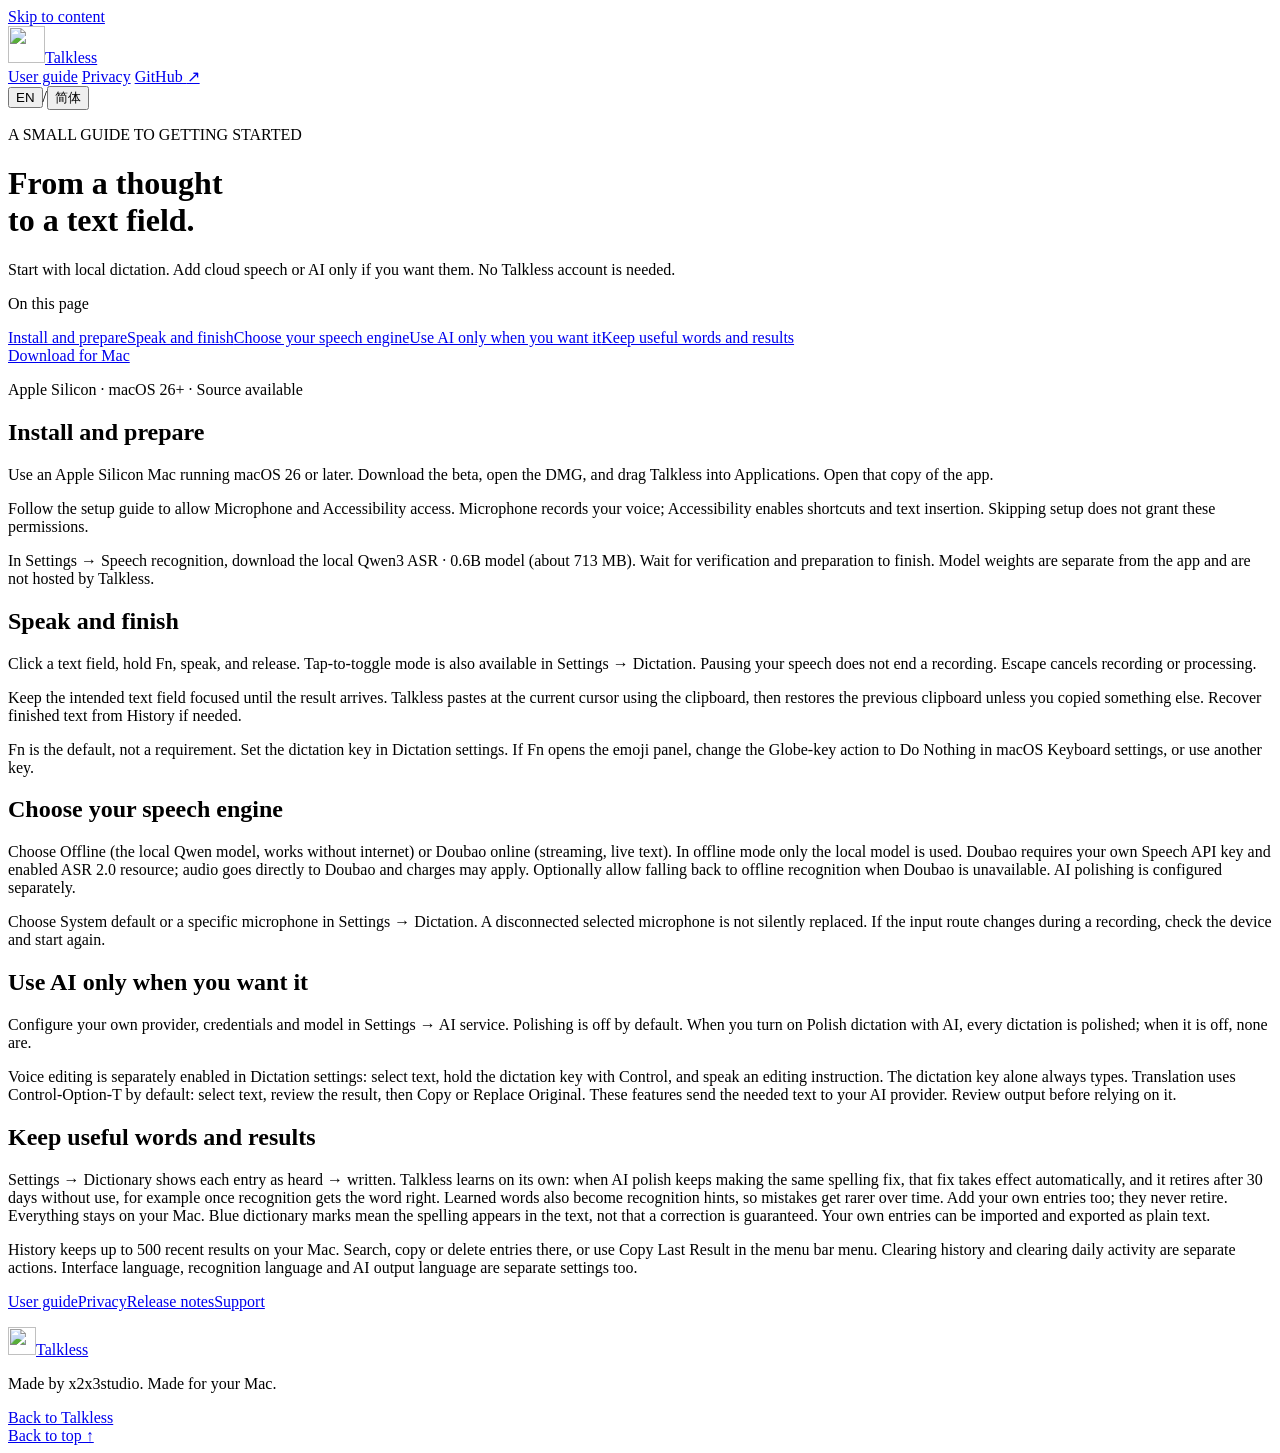
==== commit 67acb727: "Name recognition modes Offline and Doubao online, and cache dependencies and build products across r" ====
--- a/website/public/guide.html
+++ b/website/public/guide.html
@@ -29,7 +29,7 @@
   </header>
   <main id="main" class="doc-main wrap">
     <div class="doc-heading"><p class="eyebrow" data-i18n="guide.eyebrow">A SMALL GUIDE TO GETTING STARTED</p><h1  data-i18n="guide.title">From a thought<br>to a text field.</h1><p class="doc-intro" data-i18n="guide.intro">Start with local dictation. Add cloud speech or AI only if you want them. No Talkless account is needed.</p></div>
-    <div class="doc-layout"><aside class="doc-index"><nav aria-label="On this page" data-i18n-aria="docs.onPage"><p class="eyebrow" data-i18n="docs.onPage">On this page</p><a href="#install" data-i18n="guide.install.title">Install and prepare</a><a href="#shortcuts" data-i18n="guide.shortcuts.title">Speak and finish</a><a href="#speech" data-i18n="guide.speech.title">Choose your speech engine</a><a href="#ai" data-i18n="guide.ai.title">Use AI only when you want it</a><a href="#dictionary" data-i18n="guide.dictionary.title">Keep useful words and results</a></nav><a class="button button-primary download-link" href="/download" data-i18n="download.label">Download for Mac</a><p class="doc-requirements" data-i18n="download.requirements">Apple Silicon · macOS 26+ · Source available</p></aside><article class="doc-sheet"><section id="install" class="doc-section"><h2  data-i18n="guide.install.title">Install and prepare</h2><p  data-i18n="guide.install.first">Use an Apple Silicon Mac running macOS 26 or later. Download the beta, open the DMG, and drag Talkless into Applications. Open that copy of the app.</p><p  data-i18n="guide.install.permissions">Follow the setup guide to allow Microphone and Accessibility access. Microphone records your voice; Accessibility enables shortcuts and text insertion. Skipping setup does not grant these permissions.</p><p  data-i18n="guide.install.model">In Settings → Speech recognition, download the local Qwen3 ASR · 0.6B model (about 713 MB). Wait for verification and preparation to finish. Model weights are separate from the app and are not hosted by Talkless.</p></section><section id="shortcuts" class="doc-section"><h2  data-i18n="guide.shortcuts.title">Speak and finish</h2><p  data-i18n="guide.shortcuts.body">Click a text field, hold Fn, speak, and release. Tap-to-toggle mode is also available in Settings → Dictation. Pausing your speech does not end a recording. Escape cancels recording or processing.</p><p  data-i18n="guide.shortcuts.focus">Keep the intended text field focused until the result arrives. Talkless pastes at the current cursor using the clipboard, then restores the previous clipboard unless you copied something else. Recover finished text from History if needed.</p><p  data-i18n="guide.shortcuts.keys">Fn is the default, not a requirement. Set the dictation key in Dictation settings. If Fn opens the emoji panel, change the Globe-key action to Do Nothing in macOS Keyboard settings, or use another key.</p></section><section id="speech" class="doc-section"><h2  data-i18n="guide.speech.title">Choose your speech engine</h2><p  data-i18n="guide.speech.body">Choose On this Mac (local Qwen, offline) or Doubao cloud (streaming, live text). In local mode only local recognition is used. Doubao requires your own Speech API key and enabled ASR 2.0 resource; audio goes directly to Doubao and charges may apply. Optionally turn on Use this Mac if Doubao fails to fall back to local recognition. AI polishing is configured separately.</p><p  data-i18n="guide.speech.mic">Choose System default or a specific microphone in Settings → Dictation. A disconnected selected microphone is not silently replaced. If the input route changes during a recording, check the device and start again.</p></section><section id="ai" class="doc-section"><h2  data-i18n="guide.ai.title">Use AI only when you want it</h2><p  data-i18n="guide.ai.body">Configure your own provider, credentials and model in Settings → AI service. Polishing is off by default. When you turn on Polish dictation with AI, every dictation is polished; when it is off, none are.</p><p  data-i18n="guide.ai.more">Voice editing is separately enabled in Dictation settings: select text, hold the dictation key with Control, and speak an editing instruction. The dictation key alone always types. Translation uses Control-Option-T by default: select text, review the result, then Copy or Replace Original. These features send the needed text to your AI provider. Review output before relying on it.</p></section><section id="dictionary" class="doc-section"><h2  data-i18n="guide.dictionary.title">Keep useful words and results</h2><p  data-i18n="guide.dictionary.body">Settings → Dictionary shows each entry as heard → written. Talkless learns on its own: when AI polish keeps making the same spelling fix, that fix takes effect automatically, and it retires after 30 days without use, for example once recognition gets the word right. Learned words also become recognition hints, so mistakes get rarer over time. Add your own entries too; they never retire. Everything stays on your Mac. Blue dictionary marks mean the spelling appears in the text, not that a correction is guaranteed. Your own entries can be imported and exported as plain text.</p><p  data-i18n="guide.dictionary.history">History keeps up to 500 recent results on your Mac. Search, copy or delete entries there, or use Copy Last Result in the menu bar menu. Clearing history and clearing daily activity are separate actions. Interface language, recognition language and AI output language are separate settings too.</p></section></article></div>
+    <div class="doc-layout"><aside class="doc-index"><nav aria-label="On this page" data-i18n-aria="docs.onPage"><p class="eyebrow" data-i18n="docs.onPage">On this page</p><a href="#install" data-i18n="guide.install.title">Install and prepare</a><a href="#shortcuts" data-i18n="guide.shortcuts.title">Speak and finish</a><a href="#speech" data-i18n="guide.speech.title">Choose your speech engine</a><a href="#ai" data-i18n="guide.ai.title">Use AI only when you want it</a><a href="#dictionary" data-i18n="guide.dictionary.title">Keep useful words and results</a></nav><a class="button button-primary download-link" href="/download" data-i18n="download.label">Download for Mac</a><p class="doc-requirements" data-i18n="download.requirements">Apple Silicon · macOS 26+ · Source available</p></aside><article class="doc-sheet"><section id="install" class="doc-section"><h2  data-i18n="guide.install.title">Install and prepare</h2><p  data-i18n="guide.install.first">Use an Apple Silicon Mac running macOS 26 or later. Download the beta, open the DMG, and drag Talkless into Applications. Open that copy of the app.</p><p  data-i18n="guide.install.permissions">Follow the setup guide to allow Microphone and Accessibility access. Microphone records your voice; Accessibility enables shortcuts and text insertion. Skipping setup does not grant these permissions.</p><p  data-i18n="guide.install.model">In Settings → Speech recognition, download the local Qwen3 ASR · 0.6B model (about 713 MB). Wait for verification and preparation to finish. Model weights are separate from the app and are not hosted by Talkless.</p></section><section id="shortcuts" class="doc-section"><h2  data-i18n="guide.shortcuts.title">Speak and finish</h2><p  data-i18n="guide.shortcuts.body">Click a text field, hold Fn, speak, and release. Tap-to-toggle mode is also available in Settings → Dictation. Pausing your speech does not end a recording. Escape cancels recording or processing.</p><p  data-i18n="guide.shortcuts.focus">Keep the intended text field focused until the result arrives. Talkless pastes at the current cursor using the clipboard, then restores the previous clipboard unless you copied something else. Recover finished text from History if needed.</p><p  data-i18n="guide.shortcuts.keys">Fn is the default, not a requirement. Set the dictation key in Dictation settings. If Fn opens the emoji panel, change the Globe-key action to Do Nothing in macOS Keyboard settings, or use another key.</p></section><section id="speech" class="doc-section"><h2  data-i18n="guide.speech.title">Choose your speech engine</h2><p  data-i18n="guide.speech.body">Choose Offline (the local Qwen model, works without internet) or Doubao online (streaming, live text). In offline mode only the local model is used. Doubao requires your own Speech API key and enabled ASR 2.0 resource; audio goes directly to Doubao and charges may apply. Optionally allow falling back to offline recognition when Doubao is unavailable. AI polishing is configured separately.</p><p  data-i18n="guide.speech.mic">Choose System default or a specific microphone in Settings → Dictation. A disconnected selected microphone is not silently replaced. If the input route changes during a recording, check the device and start again.</p></section><section id="ai" class="doc-section"><h2  data-i18n="guide.ai.title">Use AI only when you want it</h2><p  data-i18n="guide.ai.body">Configure your own provider, credentials and model in Settings → AI service. Polishing is off by default. When you turn on Polish dictation with AI, every dictation is polished; when it is off, none are.</p><p  data-i18n="guide.ai.more">Voice editing is separately enabled in Dictation settings: select text, hold the dictation key with Control, and speak an editing instruction. The dictation key alone always types. Translation uses Control-Option-T by default: select text, review the result, then Copy or Replace Original. These features send the needed text to your AI provider. Review output before relying on it.</p></section><section id="dictionary" class="doc-section"><h2  data-i18n="guide.dictionary.title">Keep useful words and results</h2><p  data-i18n="guide.dictionary.body">Settings → Dictionary shows each entry as heard → written. Talkless learns on its own: when AI polish keeps making the same spelling fix, that fix takes effect automatically, and it retires after 30 days without use, for example once recognition gets the word right. Learned words also become recognition hints, so mistakes get rarer over time. Add your own entries too; they never retire. Everything stays on your Mac. Blue dictionary marks mean the spelling appears in the text, not that a correction is guaranteed. Your own entries can be imported and exported as plain text.</p><p  data-i18n="guide.dictionary.history">History keeps up to 500 recent results on your Mac. Search, copy or delete entries there, or use Copy Last Result in the menu bar menu. Clearing history and clearing daily activity are separate actions. Interface language, recognition language and AI output language are separate settings too.</p></section></article></div>
     <nav class="doc-next" aria-label="Keep going" data-i18n-aria="docs.more"><a href="/guide" data-site-link data-i18n="footer.guide" aria-current="page">User guide</a><a href="/privacy" data-site-link data-i18n="nav.privacy">Privacy</a><a href="/updates" data-site-link data-i18n="closing.release">Release notes</a><a href="/support" data-site-link data-i18n="nav.support">Support</a></nav>
     <p id="locale-announcement" class="sr-only" role="status" aria-live="polite"></p>
   </main>
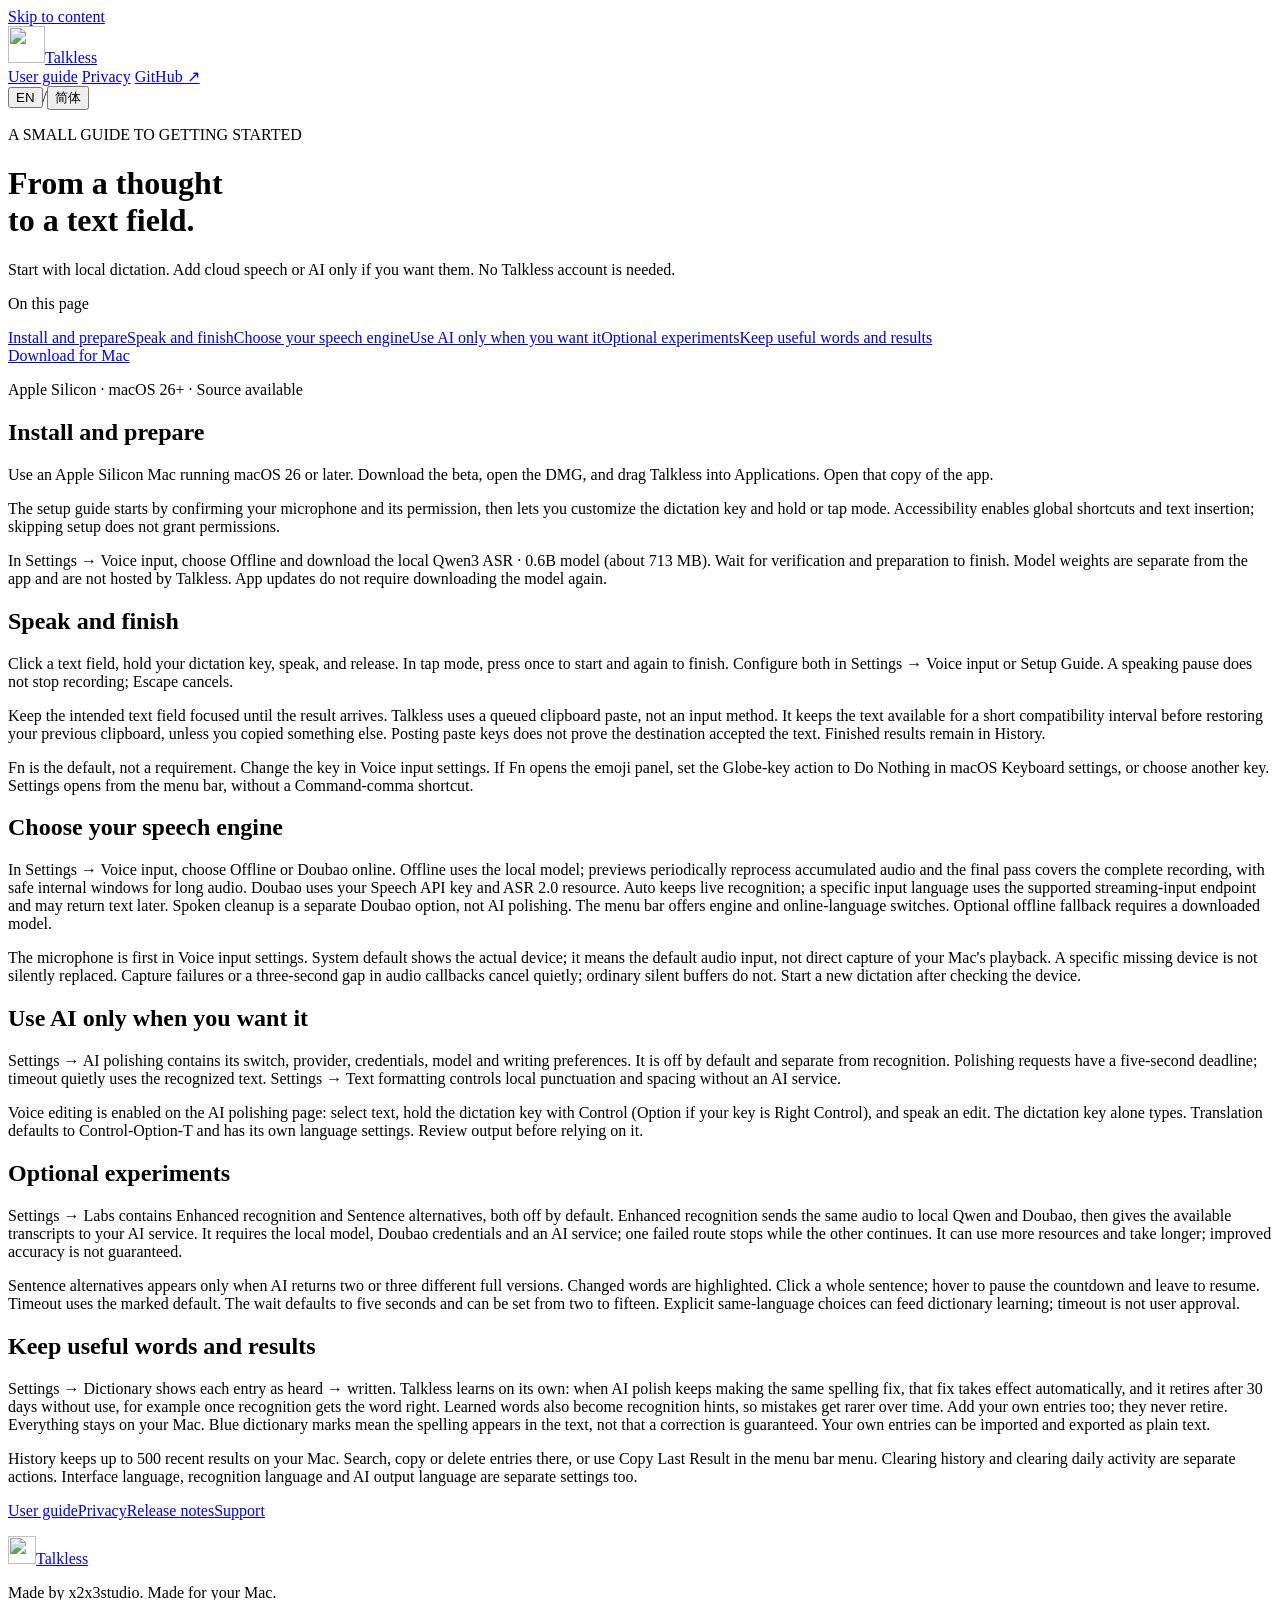
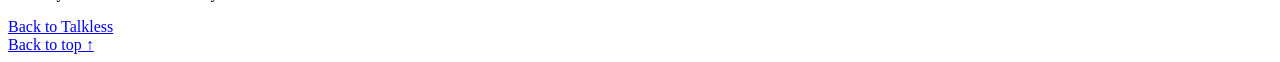
==== commit f14ed7ef: "Refresh website and guides for current settings, Labs and clipboard behavior [skip ci]" ====
--- a/website/public/guide.html
+++ b/website/public/guide.html
@@ -29,7 +29,7 @@
   </header>
   <main id="main" class="doc-main wrap">
     <div class="doc-heading"><p class="eyebrow" data-i18n="guide.eyebrow">A SMALL GUIDE TO GETTING STARTED</p><h1  data-i18n="guide.title">From a thought<br>to a text field.</h1><p class="doc-intro" data-i18n="guide.intro">Start with local dictation. Add cloud speech or AI only if you want them. No Talkless account is needed.</p></div>
-    <div class="doc-layout"><aside class="doc-index"><nav aria-label="On this page" data-i18n-aria="docs.onPage"><p class="eyebrow" data-i18n="docs.onPage">On this page</p><a href="#install" data-i18n="guide.install.title">Install and prepare</a><a href="#shortcuts" data-i18n="guide.shortcuts.title">Speak and finish</a><a href="#speech" data-i18n="guide.speech.title">Choose your speech engine</a><a href="#ai" data-i18n="guide.ai.title">Use AI only when you want it</a><a href="#dictionary" data-i18n="guide.dictionary.title">Keep useful words and results</a></nav><a class="button button-primary download-link" href="/download" data-i18n="download.label">Download for Mac</a><p class="doc-requirements" data-i18n="download.requirements">Apple Silicon · macOS 26+ · Source available</p></aside><article class="doc-sheet"><section id="install" class="doc-section"><h2  data-i18n="guide.install.title">Install and prepare</h2><p  data-i18n="guide.install.first">Use an Apple Silicon Mac running macOS 26 or later. Download the beta, open the DMG, and drag Talkless into Applications. Open that copy of the app.</p><p  data-i18n="guide.install.permissions">Follow the setup guide to allow Microphone and Accessibility access. Microphone records your voice; Accessibility enables shortcuts and text insertion. Skipping setup does not grant these permissions.</p><p  data-i18n="guide.install.model">In Settings → Speech recognition, download the local Qwen3 ASR · 0.6B model (about 713 MB). Wait for verification and preparation to finish. Model weights are separate from the app and are not hosted by Talkless.</p></section><section id="shortcuts" class="doc-section"><h2  data-i18n="guide.shortcuts.title">Speak and finish</h2><p  data-i18n="guide.shortcuts.body">Click a text field, hold Fn, speak, and release. Tap-to-toggle mode is also available in Settings → Dictation. Pausing your speech does not end a recording. Escape cancels recording or processing.</p><p  data-i18n="guide.shortcuts.focus">Keep the intended text field focused until the result arrives. Talkless pastes at the current cursor using the clipboard, then restores the previous clipboard unless you copied something else. Recover finished text from History if needed.</p><p  data-i18n="guide.shortcuts.keys">Fn is the default, not a requirement. Set the dictation key in Dictation settings. If Fn opens the emoji panel, change the Globe-key action to Do Nothing in macOS Keyboard settings, or use another key.</p></section><section id="speech" class="doc-section"><h2  data-i18n="guide.speech.title">Choose your speech engine</h2><p  data-i18n="guide.speech.body">Choose Offline (the local Qwen model, works without internet) or Doubao online (streaming, live text). In offline mode only the local model is used. Doubao requires your own Speech API key and enabled ASR 2.0 resource; audio goes directly to Doubao and charges may apply. Optionally allow falling back to offline recognition when Doubao is unavailable. AI polishing is configured separately.</p><p  data-i18n="guide.speech.mic">Choose System default or a specific microphone in Settings → Dictation. A disconnected selected microphone is not silently replaced. If the input route changes during a recording, check the device and start again.</p></section><section id="ai" class="doc-section"><h2  data-i18n="guide.ai.title">Use AI only when you want it</h2><p  data-i18n="guide.ai.body">Configure your own provider, credentials and model in Settings → AI service. Polishing is off by default. When you turn on Polish dictation with AI, every dictation is polished; when it is off, none are.</p><p  data-i18n="guide.ai.more">Voice editing is separately enabled in Dictation settings: select text, hold the dictation key with Control, and speak an editing instruction. The dictation key alone always types. Translation uses Control-Option-T by default: select text, review the result, then Copy or Replace Original. These features send the needed text to your AI provider. Review output before relying on it.</p></section><section id="dictionary" class="doc-section"><h2  data-i18n="guide.dictionary.title">Keep useful words and results</h2><p  data-i18n="guide.dictionary.body">Settings → Dictionary shows each entry as heard → written. Talkless learns on its own: when AI polish keeps making the same spelling fix, that fix takes effect automatically, and it retires after 30 days without use, for example once recognition gets the word right. Learned words also become recognition hints, so mistakes get rarer over time. Add your own entries too; they never retire. Everything stays on your Mac. Blue dictionary marks mean the spelling appears in the text, not that a correction is guaranteed. Your own entries can be imported and exported as plain text.</p><p  data-i18n="guide.dictionary.history">History keeps up to 500 recent results on your Mac. Search, copy or delete entries there, or use Copy Last Result in the menu bar menu. Clearing history and clearing daily activity are separate actions. Interface language, recognition language and AI output language are separate settings too.</p></section></article></div>
+    <div class="doc-layout"><aside class="doc-index"><nav aria-label="On this page" data-i18n-aria="docs.onPage"><p class="eyebrow" data-i18n="docs.onPage">On this page</p><a href="#install" data-i18n="guide.install.title">Install and prepare</a><a href="#shortcuts" data-i18n="guide.shortcuts.title">Speak and finish</a><a href="#speech" data-i18n="guide.speech.title">Choose your speech engine</a><a href="#ai" data-i18n="guide.ai.title">Use AI only when you want it</a><a href="#labs" data-i18n="guide.labs.title">Optional experiments</a><a href="#dictionary" data-i18n="guide.dictionary.title">Keep useful words and results</a></nav><a class="button button-primary download-link" href="/download" data-i18n="download.label">Download for Mac</a><p class="doc-requirements" data-i18n="download.requirements">Apple Silicon · macOS 26+ · Source available</p></aside><article class="doc-sheet"><section id="install" class="doc-section"><h2  data-i18n="guide.install.title">Install and prepare</h2><p  data-i18n="guide.install.first">Use an Apple Silicon Mac running macOS 26 or later. Download the beta, open the DMG, and drag Talkless into Applications. Open that copy of the app.</p><p  data-i18n="guide.install.permissions">The setup guide starts by confirming your microphone and its permission, then lets you customize the dictation key and hold or tap mode. Accessibility enables global shortcuts and text insertion; skipping setup does not grant permissions.</p><p  data-i18n="guide.install.model">In Settings → Voice input, choose Offline and download the local Qwen3 ASR · 0.6B model (about 713 MB). Wait for verification and preparation to finish. Model weights are separate from the app and are not hosted by Talkless. App updates do not require downloading the model again.</p></section><section id="shortcuts" class="doc-section"><h2  data-i18n="guide.shortcuts.title">Speak and finish</h2><p  data-i18n="guide.shortcuts.body">Click a text field, hold your dictation key, speak, and release. In tap mode, press once to start and again to finish. Configure both in Settings → Voice input or Setup Guide. A speaking pause does not stop recording; Escape cancels.</p><p  data-i18n="guide.shortcuts.focus">Keep the intended text field focused until the result arrives. Talkless uses a queued clipboard paste, not an input method. It keeps the text available for a short compatibility interval before restoring your previous clipboard, unless you copied something else. Posting paste keys does not prove the destination accepted the text. Finished results remain in History.</p><p  data-i18n="guide.shortcuts.keys">Fn is the default, not a requirement. Change the key in Voice input settings. If Fn opens the emoji panel, set the Globe-key action to Do Nothing in macOS Keyboard settings, or choose another key. Settings opens from the menu bar, without a Command-comma shortcut.</p></section><section id="speech" class="doc-section"><h2  data-i18n="guide.speech.title">Choose your speech engine</h2><p  data-i18n="guide.speech.body">In Settings → Voice input, choose Offline or Doubao online. Offline uses the local model; previews periodically reprocess accumulated audio and the final pass covers the complete recording, with safe internal windows for long audio. Doubao uses your Speech API key and ASR 2.0 resource. Auto keeps live recognition; a specific input language uses the supported streaming-input endpoint and may return text later. Spoken cleanup is a separate Doubao option, not AI polishing. The menu bar offers engine and online-language switches. Optional offline fallback requires a downloaded model.</p><p  data-i18n="guide.speech.mic">The microphone is first in Voice input settings. System default shows the actual device; it means the default audio input, not direct capture of your Mac&#x27;s playback. A specific missing device is not silently replaced. Capture failures or a three-second gap in audio callbacks cancel quietly; ordinary silent buffers do not. Start a new dictation after checking the device.</p></section><section id="ai" class="doc-section"><h2  data-i18n="guide.ai.title">Use AI only when you want it</h2><p  data-i18n="guide.ai.body">Settings → AI polishing contains its switch, provider, credentials, model and writing preferences. It is off by default and separate from recognition. Polishing requests have a five-second deadline; timeout quietly uses the recognized text. Settings → Text formatting controls local punctuation and spacing without an AI service.</p><p  data-i18n="guide.ai.more">Voice editing is enabled on the AI polishing page: select text, hold the dictation key with Control (Option if your key is Right Control), and speak an edit. The dictation key alone types. Translation defaults to Control-Option-T and has its own language settings. Review output before relying on it.</p></section><section id="labs" class="doc-section"><h2 data-i18n="guide.labs.title">Optional experiments</h2><p data-i18n="guide.labs.body">Settings → Labs contains Enhanced recognition and Sentence alternatives, both off by default. Enhanced recognition sends the same audio to local Qwen and Doubao, then gives the available transcripts to your AI service. It requires the local model, Doubao credentials and an AI service; one failed route stops while the other continues. It can use more resources and take longer; improved accuracy is not guaranteed.</p><p data-i18n="guide.labs.choices">Sentence alternatives appears only when AI returns two or three different full versions. Changed words are highlighted. Click a whole sentence; hover to pause the countdown and leave to resume. Timeout uses the marked default. The wait defaults to five seconds and can be set from two to fifteen. Explicit same-language choices can feed dictionary learning; timeout is not user approval.</p></section><section id="dictionary" class="doc-section"><h2  data-i18n="guide.dictionary.title">Keep useful words and results</h2><p  data-i18n="guide.dictionary.body">Settings → Dictionary shows each entry as heard → written. Talkless learns on its own: when AI polish keeps making the same spelling fix, that fix takes effect automatically, and it retires after 30 days without use, for example once recognition gets the word right. Learned words also become recognition hints, so mistakes get rarer over time. Add your own entries too; they never retire. Everything stays on your Mac. Blue dictionary marks mean the spelling appears in the text, not that a correction is guaranteed. Your own entries can be imported and exported as plain text.</p><p  data-i18n="guide.dictionary.history">History keeps up to 500 recent results on your Mac. Search, copy or delete entries there, or use Copy Last Result in the menu bar menu. Clearing history and clearing daily activity are separate actions. Interface language, recognition language and AI output language are separate settings too.</p></section></article></div>
     <nav class="doc-next" aria-label="Keep going" data-i18n-aria="docs.more"><a href="/guide" data-site-link data-i18n="footer.guide" aria-current="page">User guide</a><a href="/privacy" data-site-link data-i18n="nav.privacy">Privacy</a><a href="/updates" data-site-link data-i18n="closing.release">Release notes</a><a href="/support" data-site-link data-i18n="nav.support">Support</a></nav>
     <p id="locale-announcement" class="sr-only" role="status" aria-live="polite"></p>
   </main>
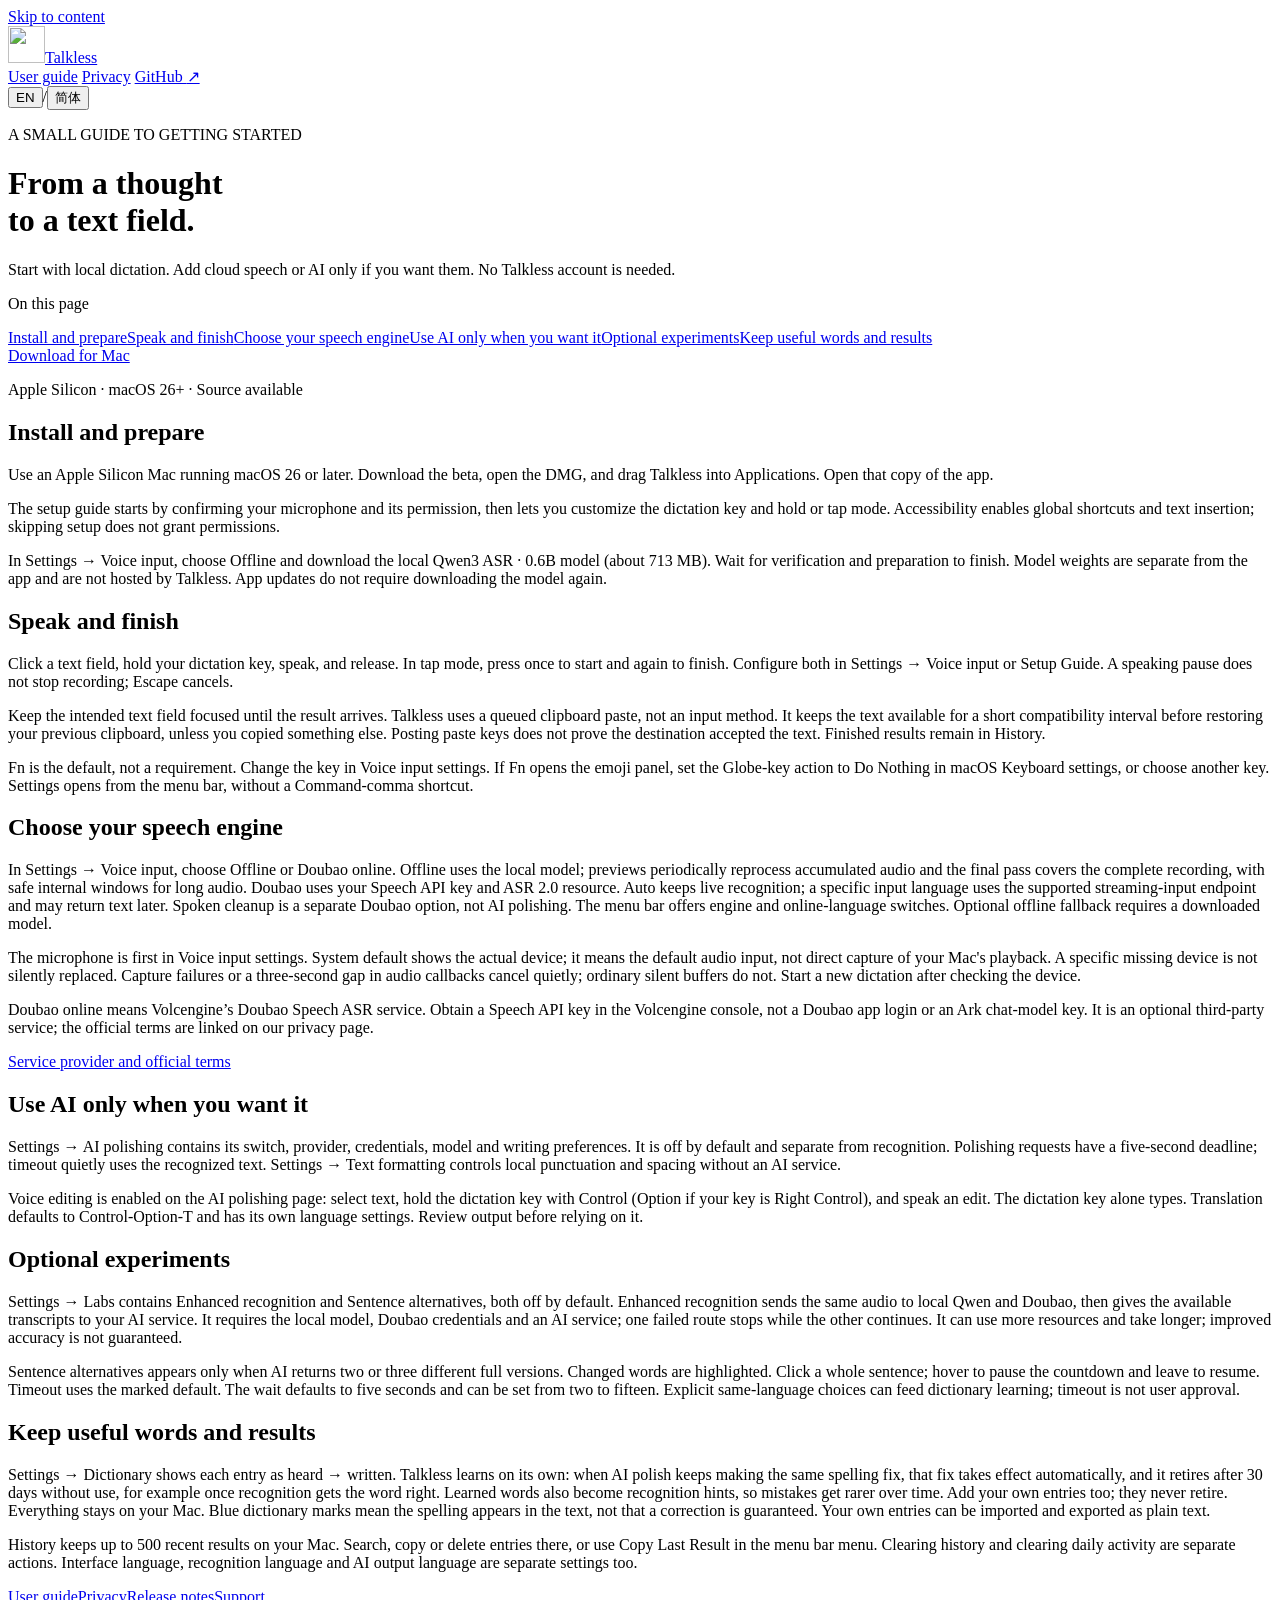
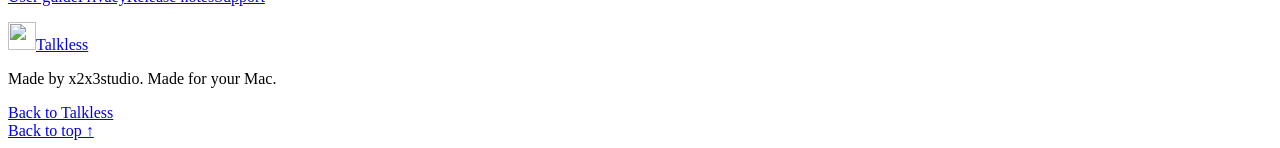
==== commit 72b9fa6c: "Clarify Volcengine Doubao Speech provider and link official agreements [skip ci]" ====
--- a/website/public/guide.html
+++ b/website/public/guide.html
@@ -29,7 +29,7 @@
   </header>
   <main id="main" class="doc-main wrap">
     <div class="doc-heading"><p class="eyebrow" data-i18n="guide.eyebrow">A SMALL GUIDE TO GETTING STARTED</p><h1  data-i18n="guide.title">From a thought<br>to a text field.</h1><p class="doc-intro" data-i18n="guide.intro">Start with local dictation. Add cloud speech or AI only if you want them. No Talkless account is needed.</p></div>
-    <div class="doc-layout"><aside class="doc-index"><nav aria-label="On this page" data-i18n-aria="docs.onPage"><p class="eyebrow" data-i18n="docs.onPage">On this page</p><a href="#install" data-i18n="guide.install.title">Install and prepare</a><a href="#shortcuts" data-i18n="guide.shortcuts.title">Speak and finish</a><a href="#speech" data-i18n="guide.speech.title">Choose your speech engine</a><a href="#ai" data-i18n="guide.ai.title">Use AI only when you want it</a><a href="#labs" data-i18n="guide.labs.title">Optional experiments</a><a href="#dictionary" data-i18n="guide.dictionary.title">Keep useful words and results</a></nav><a class="button button-primary download-link" href="/download" data-i18n="download.label">Download for Mac</a><p class="doc-requirements" data-i18n="download.requirements">Apple Silicon · macOS 26+ · Source available</p></aside><article class="doc-sheet"><section id="install" class="doc-section"><h2  data-i18n="guide.install.title">Install and prepare</h2><p  data-i18n="guide.install.first">Use an Apple Silicon Mac running macOS 26 or later. Download the beta, open the DMG, and drag Talkless into Applications. Open that copy of the app.</p><p  data-i18n="guide.install.permissions">The setup guide starts by confirming your microphone and its permission, then lets you customize the dictation key and hold or tap mode. Accessibility enables global shortcuts and text insertion; skipping setup does not grant permissions.</p><p  data-i18n="guide.install.model">In Settings → Voice input, choose Offline and download the local Qwen3 ASR · 0.6B model (about 713 MB). Wait for verification and preparation to finish. Model weights are separate from the app and are not hosted by Talkless. App updates do not require downloading the model again.</p></section><section id="shortcuts" class="doc-section"><h2  data-i18n="guide.shortcuts.title">Speak and finish</h2><p  data-i18n="guide.shortcuts.body">Click a text field, hold your dictation key, speak, and release. In tap mode, press once to start and again to finish. Configure both in Settings → Voice input or Setup Guide. A speaking pause does not stop recording; Escape cancels.</p><p  data-i18n="guide.shortcuts.focus">Keep the intended text field focused until the result arrives. Talkless uses a queued clipboard paste, not an input method. It keeps the text available for a short compatibility interval before restoring your previous clipboard, unless you copied something else. Posting paste keys does not prove the destination accepted the text. Finished results remain in History.</p><p  data-i18n="guide.shortcuts.keys">Fn is the default, not a requirement. Change the key in Voice input settings. If Fn opens the emoji panel, set the Globe-key action to Do Nothing in macOS Keyboard settings, or choose another key. Settings opens from the menu bar, without a Command-comma shortcut.</p></section><section id="speech" class="doc-section"><h2  data-i18n="guide.speech.title">Choose your speech engine</h2><p  data-i18n="guide.speech.body">In Settings → Voice input, choose Offline or Doubao online. Offline uses the local model; previews periodically reprocess accumulated audio and the final pass covers the complete recording, with safe internal windows for long audio. Doubao uses your Speech API key and ASR 2.0 resource. Auto keeps live recognition; a specific input language uses the supported streaming-input endpoint and may return text later. Spoken cleanup is a separate Doubao option, not AI polishing. The menu bar offers engine and online-language switches. Optional offline fallback requires a downloaded model.</p><p  data-i18n="guide.speech.mic">The microphone is first in Voice input settings. System default shows the actual device; it means the default audio input, not direct capture of your Mac&#x27;s playback. A specific missing device is not silently replaced. Capture failures or a three-second gap in audio callbacks cancel quietly; ordinary silent buffers do not. Start a new dictation after checking the device.</p></section><section id="ai" class="doc-section"><h2  data-i18n="guide.ai.title">Use AI only when you want it</h2><p  data-i18n="guide.ai.body">Settings → AI polishing contains its switch, provider, credentials, model and writing preferences. It is off by default and separate from recognition. Polishing requests have a five-second deadline; timeout quietly uses the recognized text. Settings → Text formatting controls local punctuation and spacing without an AI service.</p><p  data-i18n="guide.ai.more">Voice editing is enabled on the AI polishing page: select text, hold the dictation key with Control (Option if your key is Right Control), and speak an edit. The dictation key alone types. Translation defaults to Control-Option-T and has its own language settings. Review output before relying on it.</p></section><section id="labs" class="doc-section"><h2 data-i18n="guide.labs.title">Optional experiments</h2><p data-i18n="guide.labs.body">Settings → Labs contains Enhanced recognition and Sentence alternatives, both off by default. Enhanced recognition sends the same audio to local Qwen and Doubao, then gives the available transcripts to your AI service. It requires the local model, Doubao credentials and an AI service; one failed route stops while the other continues. It can use more resources and take longer; improved accuracy is not guaranteed.</p><p data-i18n="guide.labs.choices">Sentence alternatives appears only when AI returns two or three different full versions. Changed words are highlighted. Click a whole sentence; hover to pause the countdown and leave to resume. Timeout uses the marked default. The wait defaults to five seconds and can be set from two to fifteen. Explicit same-language choices can feed dictionary learning; timeout is not user approval.</p></section><section id="dictionary" class="doc-section"><h2  data-i18n="guide.dictionary.title">Keep useful words and results</h2><p  data-i18n="guide.dictionary.body">Settings → Dictionary shows each entry as heard → written. Talkless learns on its own: when AI polish keeps making the same spelling fix, that fix takes effect automatically, and it retires after 30 days without use, for example once recognition gets the word right. Learned words also become recognition hints, so mistakes get rarer over time. Add your own entries too; they never retire. Everything stays on your Mac. Blue dictionary marks mean the spelling appears in the text, not that a correction is guaranteed. Your own entries can be imported and exported as plain text.</p><p  data-i18n="guide.dictionary.history">History keeps up to 500 recent results on your Mac. Search, copy or delete entries there, or use Copy Last Result in the menu bar menu. Clearing history and clearing daily activity are separate actions. Interface language, recognition language and AI output language are separate settings too.</p></section></article></div>
+    <div class="doc-layout"><aside class="doc-index"><nav aria-label="On this page" data-i18n-aria="docs.onPage"><p class="eyebrow" data-i18n="docs.onPage">On this page</p><a href="#install" data-i18n="guide.install.title">Install and prepare</a><a href="#shortcuts" data-i18n="guide.shortcuts.title">Speak and finish</a><a href="#speech" data-i18n="guide.speech.title">Choose your speech engine</a><a href="#ai" data-i18n="guide.ai.title">Use AI only when you want it</a><a href="#labs" data-i18n="guide.labs.title">Optional experiments</a><a href="#dictionary" data-i18n="guide.dictionary.title">Keep useful words and results</a></nav><a class="button button-primary download-link" href="/download" data-i18n="download.label">Download for Mac</a><p class="doc-requirements" data-i18n="download.requirements">Apple Silicon · macOS 26+ · Source available</p></aside><article class="doc-sheet"><section id="install" class="doc-section"><h2  data-i18n="guide.install.title">Install and prepare</h2><p  data-i18n="guide.install.first">Use an Apple Silicon Mac running macOS 26 or later. Download the beta, open the DMG, and drag Talkless into Applications. Open that copy of the app.</p><p  data-i18n="guide.install.permissions">The setup guide starts by confirming your microphone and its permission, then lets you customize the dictation key and hold or tap mode. Accessibility enables global shortcuts and text insertion; skipping setup does not grant permissions.</p><p  data-i18n="guide.install.model">In Settings → Voice input, choose Offline and download the local Qwen3 ASR · 0.6B model (about 713 MB). Wait for verification and preparation to finish. Model weights are separate from the app and are not hosted by Talkless. App updates do not require downloading the model again.</p></section><section id="shortcuts" class="doc-section"><h2  data-i18n="guide.shortcuts.title">Speak and finish</h2><p  data-i18n="guide.shortcuts.body">Click a text field, hold your dictation key, speak, and release. In tap mode, press once to start and again to finish. Configure both in Settings → Voice input or Setup Guide. A speaking pause does not stop recording; Escape cancels.</p><p  data-i18n="guide.shortcuts.focus">Keep the intended text field focused until the result arrives. Talkless uses a queued clipboard paste, not an input method. It keeps the text available for a short compatibility interval before restoring your previous clipboard, unless you copied something else. Posting paste keys does not prove the destination accepted the text. Finished results remain in History.</p><p  data-i18n="guide.shortcuts.keys">Fn is the default, not a requirement. Change the key in Voice input settings. If Fn opens the emoji panel, set the Globe-key action to Do Nothing in macOS Keyboard settings, or choose another key. Settings opens from the menu bar, without a Command-comma shortcut.</p></section><section id="speech" class="doc-section"><h2  data-i18n="guide.speech.title">Choose your speech engine</h2><p  data-i18n="guide.speech.body">In Settings → Voice input, choose Offline or Doubao online. Offline uses the local model; previews periodically reprocess accumulated audio and the final pass covers the complete recording, with safe internal windows for long audio. Doubao uses your Speech API key and ASR 2.0 resource. Auto keeps live recognition; a specific input language uses the supported streaming-input endpoint and may return text later. Spoken cleanup is a separate Doubao option, not AI polishing. The menu bar offers engine and online-language switches. Optional offline fallback requires a downloaded model.</p><p  data-i18n="guide.speech.mic">The microphone is first in Voice input settings. System default shows the actual device; it means the default audio input, not direct capture of your Mac&#x27;s playback. A specific missing device is not silently replaced. Capture failures or a three-second gap in audio callbacks cancel quietly; ordinary silent buffers do not. Start a new dictation after checking the device.</p><p data-i18n="guide.speech.provider">Doubao online means Volcengine’s Doubao Speech ASR service. Obtain a Speech API key in the Volcengine console, not a Doubao app login or an Ark chat-model key. It is an optional third-party service; the official terms are linked on our privacy page.</p><p><a href="/privacy#audio" data-site-link data-i18n="guide.speech.termsLink">Service provider and official terms</a></p></section><section id="ai" class="doc-section"><h2  data-i18n="guide.ai.title">Use AI only when you want it</h2><p  data-i18n="guide.ai.body">Settings → AI polishing contains its switch, provider, credentials, model and writing preferences. It is off by default and separate from recognition. Polishing requests have a five-second deadline; timeout quietly uses the recognized text. Settings → Text formatting controls local punctuation and spacing without an AI service.</p><p  data-i18n="guide.ai.more">Voice editing is enabled on the AI polishing page: select text, hold the dictation key with Control (Option if your key is Right Control), and speak an edit. The dictation key alone types. Translation defaults to Control-Option-T and has its own language settings. Review output before relying on it.</p></section><section id="labs" class="doc-section"><h2 data-i18n="guide.labs.title">Optional experiments</h2><p data-i18n="guide.labs.body">Settings → Labs contains Enhanced recognition and Sentence alternatives, both off by default. Enhanced recognition sends the same audio to local Qwen and Doubao, then gives the available transcripts to your AI service. It requires the local model, Doubao credentials and an AI service; one failed route stops while the other continues. It can use more resources and take longer; improved accuracy is not guaranteed.</p><p data-i18n="guide.labs.choices">Sentence alternatives appears only when AI returns two or three different full versions. Changed words are highlighted. Click a whole sentence; hover to pause the countdown and leave to resume. Timeout uses the marked default. The wait defaults to five seconds and can be set from two to fifteen. Explicit same-language choices can feed dictionary learning; timeout is not user approval.</p></section><section id="dictionary" class="doc-section"><h2  data-i18n="guide.dictionary.title">Keep useful words and results</h2><p  data-i18n="guide.dictionary.body">Settings → Dictionary shows each entry as heard → written. Talkless learns on its own: when AI polish keeps making the same spelling fix, that fix takes effect automatically, and it retires after 30 days without use, for example once recognition gets the word right. Learned words also become recognition hints, so mistakes get rarer over time. Add your own entries too; they never retire. Everything stays on your Mac. Blue dictionary marks mean the spelling appears in the text, not that a correction is guaranteed. Your own entries can be imported and exported as plain text.</p><p  data-i18n="guide.dictionary.history">History keeps up to 500 recent results on your Mac. Search, copy or delete entries there, or use Copy Last Result in the menu bar menu. Clearing history and clearing daily activity are separate actions. Interface language, recognition language and AI output language are separate settings too.</p></section></article></div>
     <nav class="doc-next" aria-label="Keep going" data-i18n-aria="docs.more"><a href="/guide" data-site-link data-i18n="footer.guide" aria-current="page">User guide</a><a href="/privacy" data-site-link data-i18n="nav.privacy">Privacy</a><a href="/updates" data-site-link data-i18n="closing.release">Release notes</a><a href="/support" data-site-link data-i18n="nav.support">Support</a></nav>
     <p id="locale-announcement" class="sr-only" role="status" aria-live="polite"></p>
   </main>
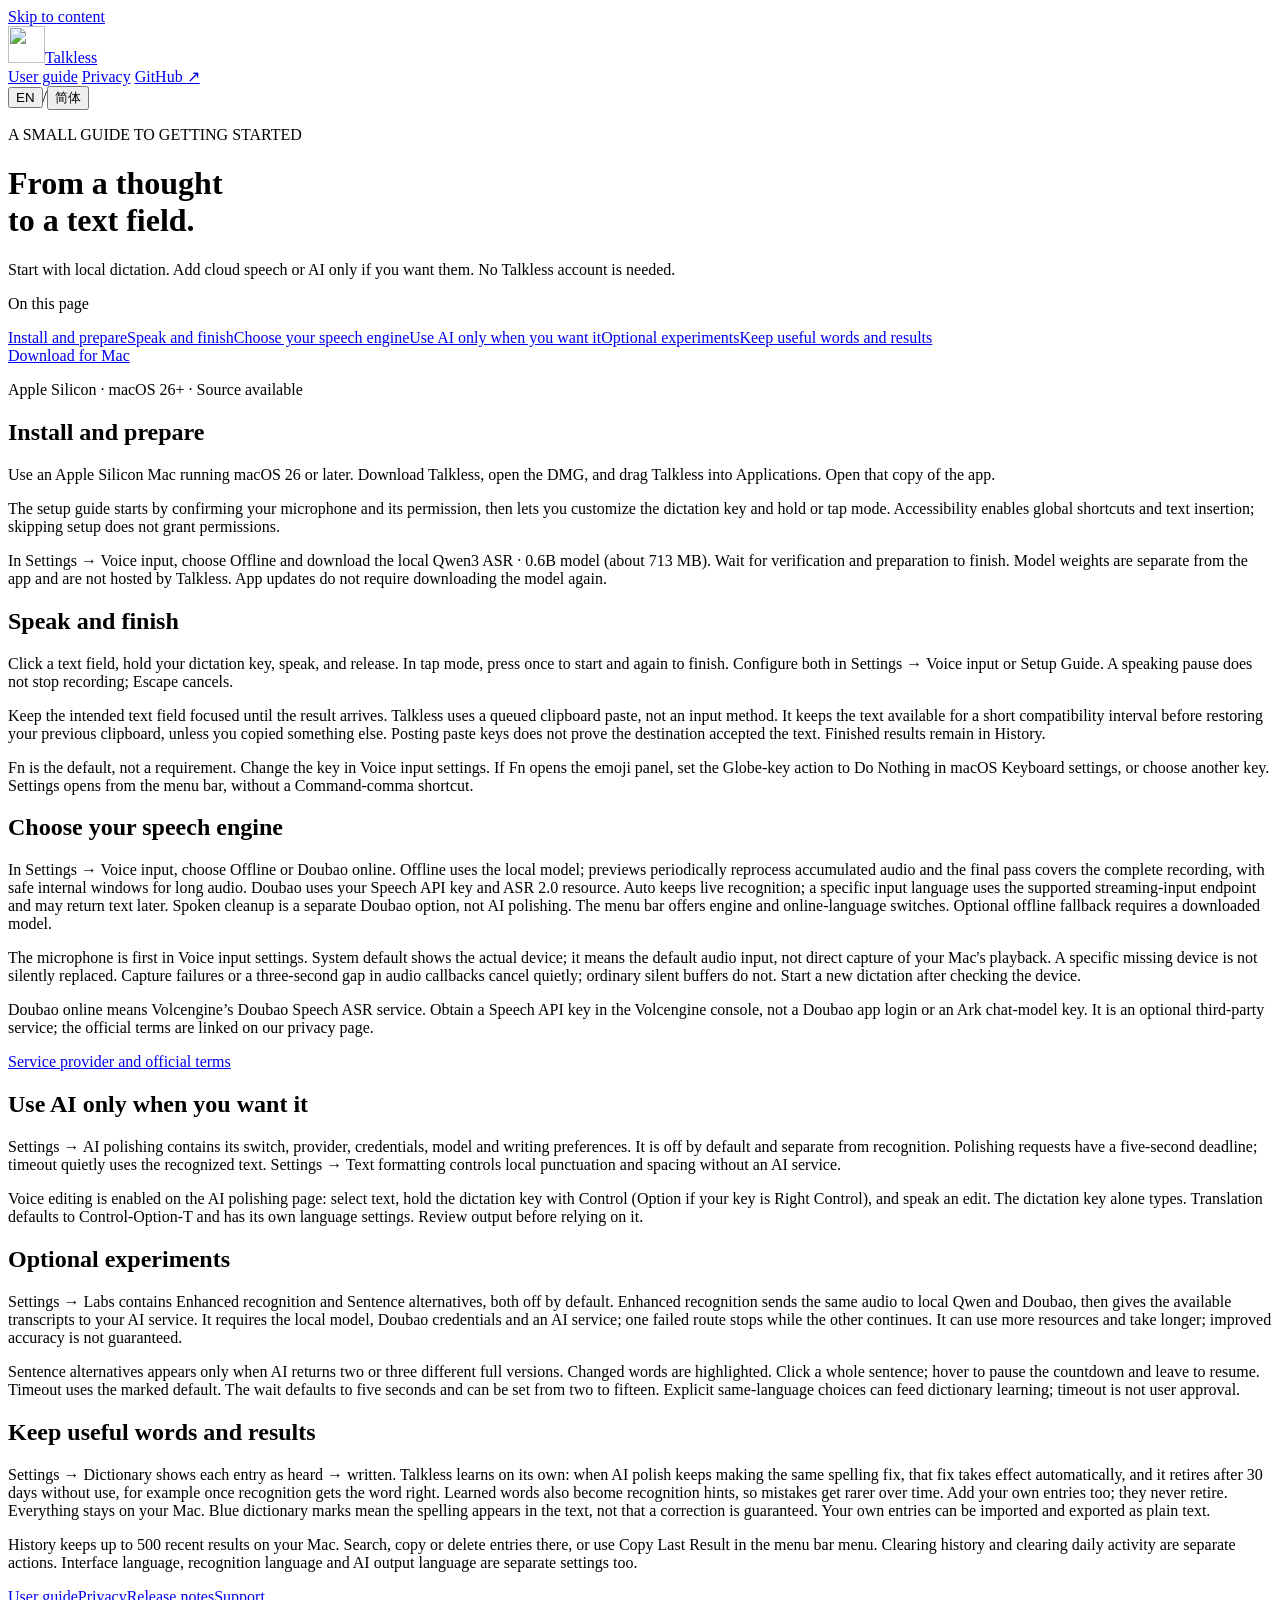
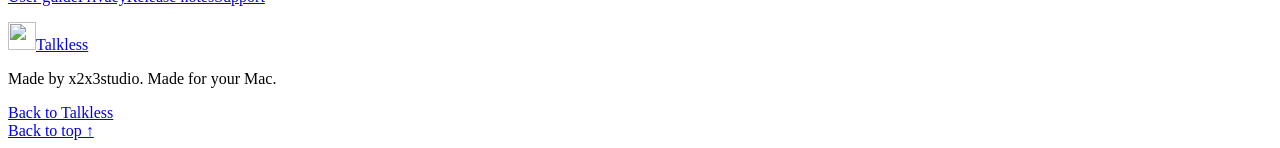
==== commit 3c742bb2: "Serve independent Stable and Beta downloads from scheduled shared release snapshots [skip ci]" ====
--- a/website/public/guide.html
+++ b/website/public/guide.html
@@ -16,7 +16,7 @@
   <script src="/app.js" type="module"></script>
   <title>User guide — Talkless</title>
 </head>
-<body data-page="guide">
+<body data-release-channel="stable" data-page="guide">
   <a class="skip-link" href="#main" data-i18n="skip">Skip to content</a>
   <header class="site-header wrap">
     <a class="brand" href="/" data-site-link aria-label="Talkless home"><img src="/assets/pip.svg" alt="" width="37" height="37"><span>Talkless</span></a>
@@ -29,7 +29,7 @@
   </header>
   <main id="main" class="doc-main wrap">
     <div class="doc-heading"><p class="eyebrow" data-i18n="guide.eyebrow">A SMALL GUIDE TO GETTING STARTED</p><h1  data-i18n="guide.title">From a thought<br>to a text field.</h1><p class="doc-intro" data-i18n="guide.intro">Start with local dictation. Add cloud speech or AI only if you want them. No Talkless account is needed.</p></div>
-    <div class="doc-layout"><aside class="doc-index"><nav aria-label="On this page" data-i18n-aria="docs.onPage"><p class="eyebrow" data-i18n="docs.onPage">On this page</p><a href="#install" data-i18n="guide.install.title">Install and prepare</a><a href="#shortcuts" data-i18n="guide.shortcuts.title">Speak and finish</a><a href="#speech" data-i18n="guide.speech.title">Choose your speech engine</a><a href="#ai" data-i18n="guide.ai.title">Use AI only when you want it</a><a href="#labs" data-i18n="guide.labs.title">Optional experiments</a><a href="#dictionary" data-i18n="guide.dictionary.title">Keep useful words and results</a></nav><a class="button button-primary download-link" href="/download" data-i18n="download.label">Download for Mac</a><p class="doc-requirements" data-i18n="download.requirements">Apple Silicon · macOS 26+ · Source available</p></aside><article class="doc-sheet"><section id="install" class="doc-section"><h2  data-i18n="guide.install.title">Install and prepare</h2><p  data-i18n="guide.install.first">Use an Apple Silicon Mac running macOS 26 or later. Download the beta, open the DMG, and drag Talkless into Applications. Open that copy of the app.</p><p  data-i18n="guide.install.permissions">The setup guide starts by confirming your microphone and its permission, then lets you customize the dictation key and hold or tap mode. Accessibility enables global shortcuts and text insertion; skipping setup does not grant permissions.</p><p  data-i18n="guide.install.model">In Settings → Voice input, choose Offline and download the local Qwen3 ASR · 0.6B model (about 713 MB). Wait for verification and preparation to finish. Model weights are separate from the app and are not hosted by Talkless. App updates do not require downloading the model again.</p></section><section id="shortcuts" class="doc-section"><h2  data-i18n="guide.shortcuts.title">Speak and finish</h2><p  data-i18n="guide.shortcuts.body">Click a text field, hold your dictation key, speak, and release. In tap mode, press once to start and again to finish. Configure both in Settings → Voice input or Setup Guide. A speaking pause does not stop recording; Escape cancels.</p><p  data-i18n="guide.shortcuts.focus">Keep the intended text field focused until the result arrives. Talkless uses a queued clipboard paste, not an input method. It keeps the text available for a short compatibility interval before restoring your previous clipboard, unless you copied something else. Posting paste keys does not prove the destination accepted the text. Finished results remain in History.</p><p  data-i18n="guide.shortcuts.keys">Fn is the default, not a requirement. Change the key in Voice input settings. If Fn opens the emoji panel, set the Globe-key action to Do Nothing in macOS Keyboard settings, or choose another key. Settings opens from the menu bar, without a Command-comma shortcut.</p></section><section id="speech" class="doc-section"><h2  data-i18n="guide.speech.title">Choose your speech engine</h2><p  data-i18n="guide.speech.body">In Settings → Voice input, choose Offline or Doubao online. Offline uses the local model; previews periodically reprocess accumulated audio and the final pass covers the complete recording, with safe internal windows for long audio. Doubao uses your Speech API key and ASR 2.0 resource. Auto keeps live recognition; a specific input language uses the supported streaming-input endpoint and may return text later. Spoken cleanup is a separate Doubao option, not AI polishing. The menu bar offers engine and online-language switches. Optional offline fallback requires a downloaded model.</p><p  data-i18n="guide.speech.mic">The microphone is first in Voice input settings. System default shows the actual device; it means the default audio input, not direct capture of your Mac&#x27;s playback. A specific missing device is not silently replaced. Capture failures or a three-second gap in audio callbacks cancel quietly; ordinary silent buffers do not. Start a new dictation after checking the device.</p><p data-i18n="guide.speech.provider">Doubao online means Volcengine’s Doubao Speech ASR service. Obtain a Speech API key in the Volcengine console, not a Doubao app login or an Ark chat-model key. It is an optional third-party service; the official terms are linked on our privacy page.</p><p><a href="/privacy#audio" data-site-link data-i18n="guide.speech.termsLink">Service provider and official terms</a></p></section><section id="ai" class="doc-section"><h2  data-i18n="guide.ai.title">Use AI only when you want it</h2><p  data-i18n="guide.ai.body">Settings → AI polishing contains its switch, provider, credentials, model and writing preferences. It is off by default and separate from recognition. Polishing requests have a five-second deadline; timeout quietly uses the recognized text. Settings → Text formatting controls local punctuation and spacing without an AI service.</p><p  data-i18n="guide.ai.more">Voice editing is enabled on the AI polishing page: select text, hold the dictation key with Control (Option if your key is Right Control), and speak an edit. The dictation key alone types. Translation defaults to Control-Option-T and has its own language settings. Review output before relying on it.</p></section><section id="labs" class="doc-section"><h2 data-i18n="guide.labs.title">Optional experiments</h2><p data-i18n="guide.labs.body">Settings → Labs contains Enhanced recognition and Sentence alternatives, both off by default. Enhanced recognition sends the same audio to local Qwen and Doubao, then gives the available transcripts to your AI service. It requires the local model, Doubao credentials and an AI service; one failed route stops while the other continues. It can use more resources and take longer; improved accuracy is not guaranteed.</p><p data-i18n="guide.labs.choices">Sentence alternatives appears only when AI returns two or three different full versions. Changed words are highlighted. Click a whole sentence; hover to pause the countdown and leave to resume. Timeout uses the marked default. The wait defaults to five seconds and can be set from two to fifteen. Explicit same-language choices can feed dictionary learning; timeout is not user approval.</p></section><section id="dictionary" class="doc-section"><h2  data-i18n="guide.dictionary.title">Keep useful words and results</h2><p  data-i18n="guide.dictionary.body">Settings → Dictionary shows each entry as heard → written. Talkless learns on its own: when AI polish keeps making the same spelling fix, that fix takes effect automatically, and it retires after 30 days without use, for example once recognition gets the word right. Learned words also become recognition hints, so mistakes get rarer over time. Add your own entries too; they never retire. Everything stays on your Mac. Blue dictionary marks mean the spelling appears in the text, not that a correction is guaranteed. Your own entries can be imported and exported as plain text.</p><p  data-i18n="guide.dictionary.history">History keeps up to 500 recent results on your Mac. Search, copy or delete entries there, or use Copy Last Result in the menu bar menu. Clearing history and clearing daily activity are separate actions. Interface language, recognition language and AI output language are separate settings too.</p></section></article></div>
+    <div class="doc-layout"><aside class="doc-index"><nav aria-label="On this page" data-i18n-aria="docs.onPage"><p class="eyebrow" data-i18n="docs.onPage">On this page</p><a href="#install" data-i18n="guide.install.title">Install and prepare</a><a href="#shortcuts" data-i18n="guide.shortcuts.title">Speak and finish</a><a href="#speech" data-i18n="guide.speech.title">Choose your speech engine</a><a href="#ai" data-i18n="guide.ai.title">Use AI only when you want it</a><a href="#labs" data-i18n="guide.labs.title">Optional experiments</a><a href="#dictionary" data-i18n="guide.dictionary.title">Keep useful words and results</a></nav><a class="button button-primary download-link" href="/download" data-i18n="download.label">Download for Mac</a><p class="doc-requirements" data-i18n="download.requirements">Apple Silicon · macOS 26+ · Source available</p></aside><article class="doc-sheet"><section id="install" class="doc-section"><h2  data-i18n="guide.install.title">Install and prepare</h2><p  data-i18n="guide.install.first">Use an Apple Silicon Mac running macOS 26 or later. Download Talkless, open the DMG, and drag Talkless into Applications. Open that copy of the app.</p><p  data-i18n="guide.install.permissions">The setup guide starts by confirming your microphone and its permission, then lets you customize the dictation key and hold or tap mode. Accessibility enables global shortcuts and text insertion; skipping setup does not grant permissions.</p><p  data-i18n="guide.install.model">In Settings → Voice input, choose Offline and download the local Qwen3 ASR · 0.6B model (about 713 MB). Wait for verification and preparation to finish. Model weights are separate from the app and are not hosted by Talkless. App updates do not require downloading the model again.</p></section><section id="shortcuts" class="doc-section"><h2  data-i18n="guide.shortcuts.title">Speak and finish</h2><p  data-i18n="guide.shortcuts.body">Click a text field, hold your dictation key, speak, and release. In tap mode, press once to start and again to finish. Configure both in Settings → Voice input or Setup Guide. A speaking pause does not stop recording; Escape cancels.</p><p  data-i18n="guide.shortcuts.focus">Keep the intended text field focused until the result arrives. Talkless uses a queued clipboard paste, not an input method. It keeps the text available for a short compatibility interval before restoring your previous clipboard, unless you copied something else. Posting paste keys does not prove the destination accepted the text. Finished results remain in History.</p><p  data-i18n="guide.shortcuts.keys">Fn is the default, not a requirement. Change the key in Voice input settings. If Fn opens the emoji panel, set the Globe-key action to Do Nothing in macOS Keyboard settings, or choose another key. Settings opens from the menu bar, without a Command-comma shortcut.</p></section><section id="speech" class="doc-section"><h2  data-i18n="guide.speech.title">Choose your speech engine</h2><p  data-i18n="guide.speech.body">In Settings → Voice input, choose Offline or Doubao online. Offline uses the local model; previews periodically reprocess accumulated audio and the final pass covers the complete recording, with safe internal windows for long audio. Doubao uses your Speech API key and ASR 2.0 resource. Auto keeps live recognition; a specific input language uses the supported streaming-input endpoint and may return text later. Spoken cleanup is a separate Doubao option, not AI polishing. The menu bar offers engine and online-language switches. Optional offline fallback requires a downloaded model.</p><p  data-i18n="guide.speech.mic">The microphone is first in Voice input settings. System default shows the actual device; it means the default audio input, not direct capture of your Mac&#x27;s playback. A specific missing device is not silently replaced. Capture failures or a three-second gap in audio callbacks cancel quietly; ordinary silent buffers do not. Start a new dictation after checking the device.</p><p data-i18n="guide.speech.provider">Doubao online means Volcengine’s Doubao Speech ASR service. Obtain a Speech API key in the Volcengine console, not a Doubao app login or an Ark chat-model key. It is an optional third-party service; the official terms are linked on our privacy page.</p><p><a href="/privacy#audio" data-site-link data-i18n="guide.speech.termsLink">Service provider and official terms</a></p></section><section id="ai" class="doc-section"><h2  data-i18n="guide.ai.title">Use AI only when you want it</h2><p  data-i18n="guide.ai.body">Settings → AI polishing contains its switch, provider, credentials, model and writing preferences. It is off by default and separate from recognition. Polishing requests have a five-second deadline; timeout quietly uses the recognized text. Settings → Text formatting controls local punctuation and spacing without an AI service.</p><p  data-i18n="guide.ai.more">Voice editing is enabled on the AI polishing page: select text, hold the dictation key with Control (Option if your key is Right Control), and speak an edit. The dictation key alone types. Translation defaults to Control-Option-T and has its own language settings. Review output before relying on it.</p></section><section id="labs" class="doc-section"><h2 data-i18n="guide.labs.title">Optional experiments</h2><p data-i18n="guide.labs.body">Settings → Labs contains Enhanced recognition and Sentence alternatives, both off by default. Enhanced recognition sends the same audio to local Qwen and Doubao, then gives the available transcripts to your AI service. It requires the local model, Doubao credentials and an AI service; one failed route stops while the other continues. It can use more resources and take longer; improved accuracy is not guaranteed.</p><p data-i18n="guide.labs.choices">Sentence alternatives appears only when AI returns two or three different full versions. Changed words are highlighted. Click a whole sentence; hover to pause the countdown and leave to resume. Timeout uses the marked default. The wait defaults to five seconds and can be set from two to fifteen. Explicit same-language choices can feed dictionary learning; timeout is not user approval.</p></section><section id="dictionary" class="doc-section"><h2  data-i18n="guide.dictionary.title">Keep useful words and results</h2><p  data-i18n="guide.dictionary.body">Settings → Dictionary shows each entry as heard → written. Talkless learns on its own: when AI polish keeps making the same spelling fix, that fix takes effect automatically, and it retires after 30 days without use, for example once recognition gets the word right. Learned words also become recognition hints, so mistakes get rarer over time. Add your own entries too; they never retire. Everything stays on your Mac. Blue dictionary marks mean the spelling appears in the text, not that a correction is guaranteed. Your own entries can be imported and exported as plain text.</p><p  data-i18n="guide.dictionary.history">History keeps up to 500 recent results on your Mac. Search, copy or delete entries there, or use Copy Last Result in the menu bar menu. Clearing history and clearing daily activity are separate actions. Interface language, recognition language and AI output language are separate settings too.</p></section></article></div>
     <nav class="doc-next" aria-label="Keep going" data-i18n-aria="docs.more"><a href="/guide" data-site-link data-i18n="footer.guide" aria-current="page">User guide</a><a href="/privacy" data-site-link data-i18n="nav.privacy">Privacy</a><a href="/updates" data-site-link data-i18n="closing.release">Release notes</a><a href="/support" data-site-link data-i18n="nav.support">Support</a></nav>
     <p id="locale-announcement" class="sr-only" role="status" aria-live="polite"></p>
   </main>
